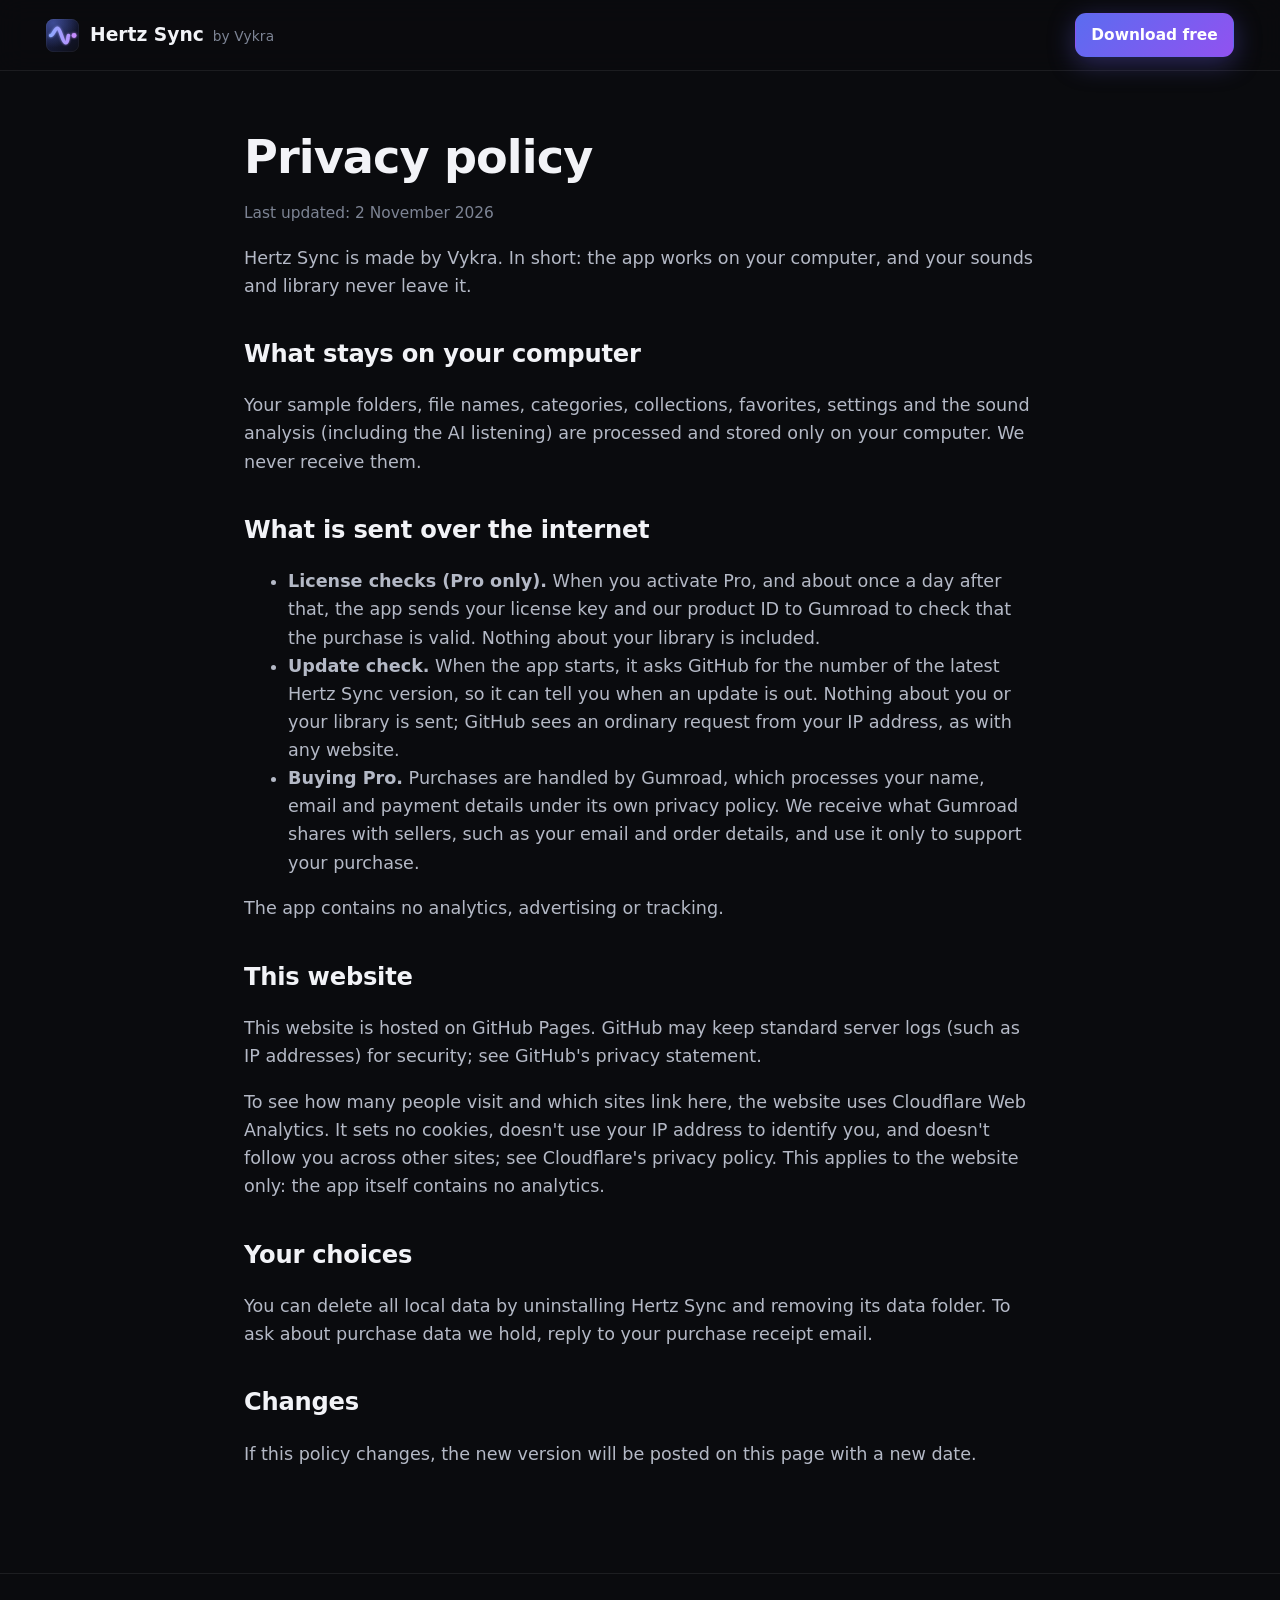
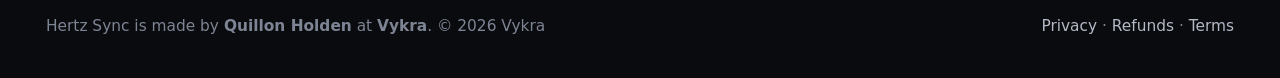
==== privacy.html @ 7eace7f5 "Version 1.0.4 downloads and SHA-256; privacy page mentions the update check" ====
<!doctype html>
<html lang="en">
<head>
<meta charset="utf-8">
<meta name="viewport" content="width=device-width,initial-scale=1">
<title>Privacy – Hertz Sync by Vykra</title>
<link rel="icon" href="favicon.svg" type="image/svg+xml">
<link rel="stylesheet" href="style.css?v=6">
</head>
<body>
<header class="top"><div class="wrap"><a class="brand" href="./"><img src="favicon.svg" alt=""><span>Hertz Sync<small class="by">by Vykra</small></span></a><nav class="links"><a class="btn btn-primary btn-sm" href="./#download">Download free</a></nav></div></header>
<main class="legal">
 <h1>Privacy policy</h1>
 <p class="updated">Last updated: 2 November 2026</p>
 <p>Hertz Sync is made by Vykra. In short: the app works on your computer, and your sounds and library never leave it.</p>

 <h2>What stays on your computer</h2>
 <p>Your sample folders, file names, categories, collections, favorites, settings and the sound analysis (including the AI listening) are processed and stored only on your computer. We never receive them.</p>

 <h2>What is sent over the internet</h2>
 <ul>
  <li><b>License checks (Pro only).</b> When you activate Pro, and about once a day after that, the app sends your license key and our product ID to Gumroad to check that the purchase is valid. Nothing about your library is included.</li>
  <li><b>Update check.</b> When the app starts, it asks GitHub for the number of the latest Hertz Sync version, so it can tell you when an update is out. Nothing about you or your library is sent; GitHub sees an ordinary request from your IP address, as with any website.</li>
  <li><b>Buying Pro.</b> Purchases are handled by Gumroad, which processes your name, email and payment details under its own privacy policy. We receive what Gumroad shares with sellers, such as your email and order details, and use it only to support your purchase.</li>
 </ul>
 <p>The app contains no analytics, advertising or tracking.</p>

 <h2>This website</h2>
 <p>This website is hosted on GitHub Pages. GitHub may keep standard server logs (such as IP addresses) for security; see GitHub's privacy statement.</p>
 <p>To see how many people visit and which sites link here, the website uses Cloudflare Web Analytics. It sets no cookies, doesn't use your IP address to identify you, and doesn't follow you across other sites; see Cloudflare's privacy policy. This applies to the website only: the app itself contains no analytics.</p>

 <h2>Your choices</h2>
 <p>You can delete all local data by uninstalling Hertz Sync and removing its data folder. To ask about purchase data we hold, reply to your purchase receipt email.</p>

 <h2>Changes</h2>
 <p>If this policy changes, the new version will be posted on this page with a new date.</p>
</main>
<footer><div class="wrap"><span>Hertz Sync is made by <b>Quillon Holden</b> at <b>Vykra</b>. © 2026 Vykra</span><span><a href="privacy.html">Privacy</a> · <a href="refund.html">Refunds</a> · <a href="terms.html">Terms</a></span></div></footer>
<!-- Cloudflare Web Analytics: cookieless visit counts (see privacy.html) --><script type='module' src='https://static.cloudflareinsights.com/beacon.min.js' data-cf-beacon='{"token": "53de6b1d5b154df18a50004d45ef5cc4"}'></script>
</body>
</html>
---- style.css ----
:root{--bg:#0a0b0e;--bg-2:#101218;--panel:#14161d;--line:rgba(255,255,255,.08);--text:#f2f3f7;--text-2:#b4b9c6;--text-3:#7d8494;--accent:#7d9bff;--accent-2:#c58cff;--green:#4ade80;--max:1120px}
*{box-sizing:border-box}
html{scroll-behavior:smooth}
body{margin:0;background:var(--bg);color:var(--text);font:16px/1.6 Inter,system-ui,-apple-system,"Segoe UI",Roboto,sans-serif;-webkit-font-smoothing:antialiased}
a{color:var(--accent);text-decoration:none}
a:hover{text-decoration:underline}
img{max-width:100%;height:auto;display:block}
.wrap{max-width:var(--max);margin:0 auto;padding:0 20px}
header.top{position:sticky;top:0;z-index:10;background:rgba(10,11,14,.8);backdrop-filter:blur(12px);border-bottom:1px solid var(--line)}
header.top .wrap{display:flex;align-items:center;justify-content:space-between;height:64px;gap:16px}
.brand{display:flex;align-items:center;gap:10px;color:var(--text);font-weight:700;font-size:17px}
.brand:hover{text-decoration:none}
.brand img{width:30px;height:30px}
.brand>span{display:flex;align-items:baseline;gap:8px}
.brand .by{font-size:12.5px;font-weight:500;color:var(--text-3);letter-spacing:.01em}
nav.links{display:flex;gap:22px;align-items:center;font-size:14.5px}
nav.links a{color:var(--text-2)}
nav.links a:hover{color:var(--text);text-decoration:none}
nav.links a.btn-primary,nav.links a.btn-primary:hover{color:#fff}
.btn{display:inline-flex;align-items:center;justify-content:center;gap:8px;padding:12px 20px;border-radius:12px;font-weight:650;font-size:15px;border:1px solid transparent;cursor:pointer;transition:filter .2s,transform .1s;color:var(--text)}
.btn:hover{text-decoration:none;filter:brightness(1.12)}
.btn:active{transform:scale(.98)}
.btn-primary{background:linear-gradient(135deg,#5b6cf0,#9152f0);color:#fff;box-shadow:0 6px 24px rgba(110,100,240,.35)}
.btn-ghost{background:rgba(255,255,255,.04);border-color:var(--line)}
.btn-sm{padding:8px 14px;font-size:14px;border-radius:10px}
.hero{padding:88px 0 56px;text-align:center;background:radial-gradient(800px 400px at 50% -10%,rgba(125,155,255,.22),transparent 70%)}
.eyebrow{display:inline-block;color:var(--accent);font-weight:700;font-size:13px;letter-spacing:.08em;text-transform:uppercase;margin-bottom:14px}
h1{font-size:clamp(36px,6vw,64px);line-height:1.05;letter-spacing:-.02em;margin:0 0 18px}
h1 span{background:linear-gradient(90deg,var(--accent),var(--accent-2));-webkit-background-clip:text;background-clip:text;color:transparent}
.lead{font-size:clamp(17px,2.2vw,20px);color:var(--text-2);max-width:680px;margin:0 auto 32px}
.cta{display:flex;flex-wrap:wrap;gap:12px;justify-content:center}
.note{color:var(--text-3);font-size:13.5px;margin-top:16px}
.shot{margin:56px auto 0;width:100%;max-width:min(960px,100%);border-radius:16px;border:1px solid var(--line);box-shadow:0 40px 120px rgba(80,90,200,.25);overflow:hidden}
section{padding:104px 0;border-top:1px solid var(--line)}
h2{font-size:clamp(28px,4vw,40px);letter-spacing:-.01em;margin:0 0 12px;text-align:center}
.sub{color:var(--text-2);text-align:center;max-width:640px;margin:0 auto 40px}
.grid{display:grid;grid-template-columns:repeat(3,1fr);gap:20px}
.card{background:var(--panel);border:1px solid var(--line);border-radius:16px;padding:22px}
.card h3{margin:0 0 6px;font-size:17px}
.card p{margin:0;color:var(--text-2);font-size:15px}
.feature{display:grid;grid-template-columns:minmax(0,.9fr) minmax(0,1.1fr);gap:72px;align-items:center;margin-bottom:128px}
.feature-text{max-width:460px}
.feature:nth-child(even) .feature-text{order:2}
.feature h3{font-size:26px;margin:0 0 10px;letter-spacing:-.01em}
.feature p{color:var(--text-2);margin:0 0 10px}
/* Feature images: framed, cropped to the part that matters and zoomed so it reads. */
.frame{padding:10px;border-radius:20px;background:linear-gradient(180deg,rgba(255,255,255,.06),rgba(255,255,255,.02));border:1px solid var(--line);box-shadow:0 30px 80px rgba(70,80,190,.18)}
.crop{position:relative;aspect-ratio:16/10;overflow:hidden;border-radius:12px;background:#0b0c10}
.crop img{position:absolute;max-width:none;height:auto}
.crop-player img{width:122%;left:-19%;bottom:-1%}
.crop-overview img{width:145%;left:-27%;top:-9%}
.crop-dialog img{width:180%;left:-40%;top:-38%}
.daws{display:flex;flex-wrap:wrap;gap:10px;justify-content:center;margin-top:8px}
.daws span{padding:6px 14px;border-radius:999px;border:1px solid var(--line);color:var(--text-2);font-size:14px}
.pricing{display:grid;grid-template-columns:1fr 1fr;gap:20px;max-width:820px;margin:0 auto}
.plan{background:var(--panel);border:1px solid var(--line);border-radius:18px;padding:28px;display:flex;flex-direction:column}
.plan.pro{border-color:rgba(125,155,255,.5);background:linear-gradient(180deg,rgba(125,155,255,.1),var(--panel) 60%)}
.plan h3{margin:0;font-size:20px}
.price{font-size:42px;font-weight:800;margin:10px 0 2px}
.price small{font-size:15px;font-weight:500;color:var(--text-3)}
.plan ul{list-style:none;padding:0;margin:18px 0 24px;flex:1}
.plan li{padding:6px 0 6px 26px;position:relative;color:var(--text-2);font-size:15px}
.plan li::before{content:"";position:absolute;left:4px;top:13px;width:10px;height:6px;border-left:2px solid var(--green);border-bottom:2px solid var(--green);transform:rotate(-45deg)}
.download{display:grid;grid-template-columns:1fr 1fr;gap:16px;max-width:820px;margin:0 auto}
.download .card{text-align:center}
.download .card p{margin-bottom:16px}
.faq{max-width:760px;margin:0 auto}
.faq details{border-bottom:1px solid var(--line);padding:16px 0}
.faq summary{cursor:pointer;font-weight:650;font-size:16.5px}
.faq details p{color:var(--text-2);margin:10px 0 0}
footer{border-top:1px solid var(--line);padding:36px 0;color:var(--text-3);font-size:14px}
footer .wrap{display:flex;flex-wrap:wrap;justify-content:space-between;gap:16px}
footer a{color:var(--text-2)}
.legal{max-width:760px;margin:0 auto;padding:56px 20px 80px}
.legal h1{font-size:clamp(30px,5vw,42px);text-align:left}
.legal h2{text-align:left;font-size:22px;margin:32px 0 8px}
.legal p,.legal li{color:var(--text-2)}
.legal .updated{color:var(--text-3);font-size:14px}
@media(max-width:860px){
 .grid{grid-template-columns:1fr 1fr}
 .feature{grid-template-columns:1fr;gap:28px;margin-bottom:80px}
 .feature-text{max-width:none}
 .feature:nth-child(even) .feature-text{order:0}
 .pricing,.download{grid-template-columns:1fr}
}
@media(max-width:560px){
 nav.links a:not(.btn){display:none}
 .grid{grid-template-columns:1fr}
 .hero{padding:56px 0 40px}
 section{padding:56px 0}
}

/* Large screens: everything one size up (125% on wide monitors), laptops and phones unchanged. */
@media(min-width:1280px){html{zoom:1.1}}
@media(min-width:1600px){html{zoom:1.25}}
.download .hash{margin:14px 0 0;font-size:12px;color:var(--text-3);line-height:1.5}
.download .hash code{display:block;word-break:break-all;font-size:11px;color:var(--text-2)}
.safe{max-width:820px;margin:20px auto 0;padding:22px 24px;border-radius:16px;border:1px solid rgba(74,222,128,.25);background:rgba(74,222,128,.05)}
.safe h3{margin:0 0 8px;font-size:17px;color:var(--green)}
.safe p,.safe li{color:var(--text-2);font-size:14.5px}
.safe p{margin:0 0 10px}
.safe ul{margin:0 0 10px;padding-left:20px}
.safe code{font-size:12.5px;background:rgba(255,255,255,.06);padding:1px 6px;border-radius:6px;word-break:break-all}
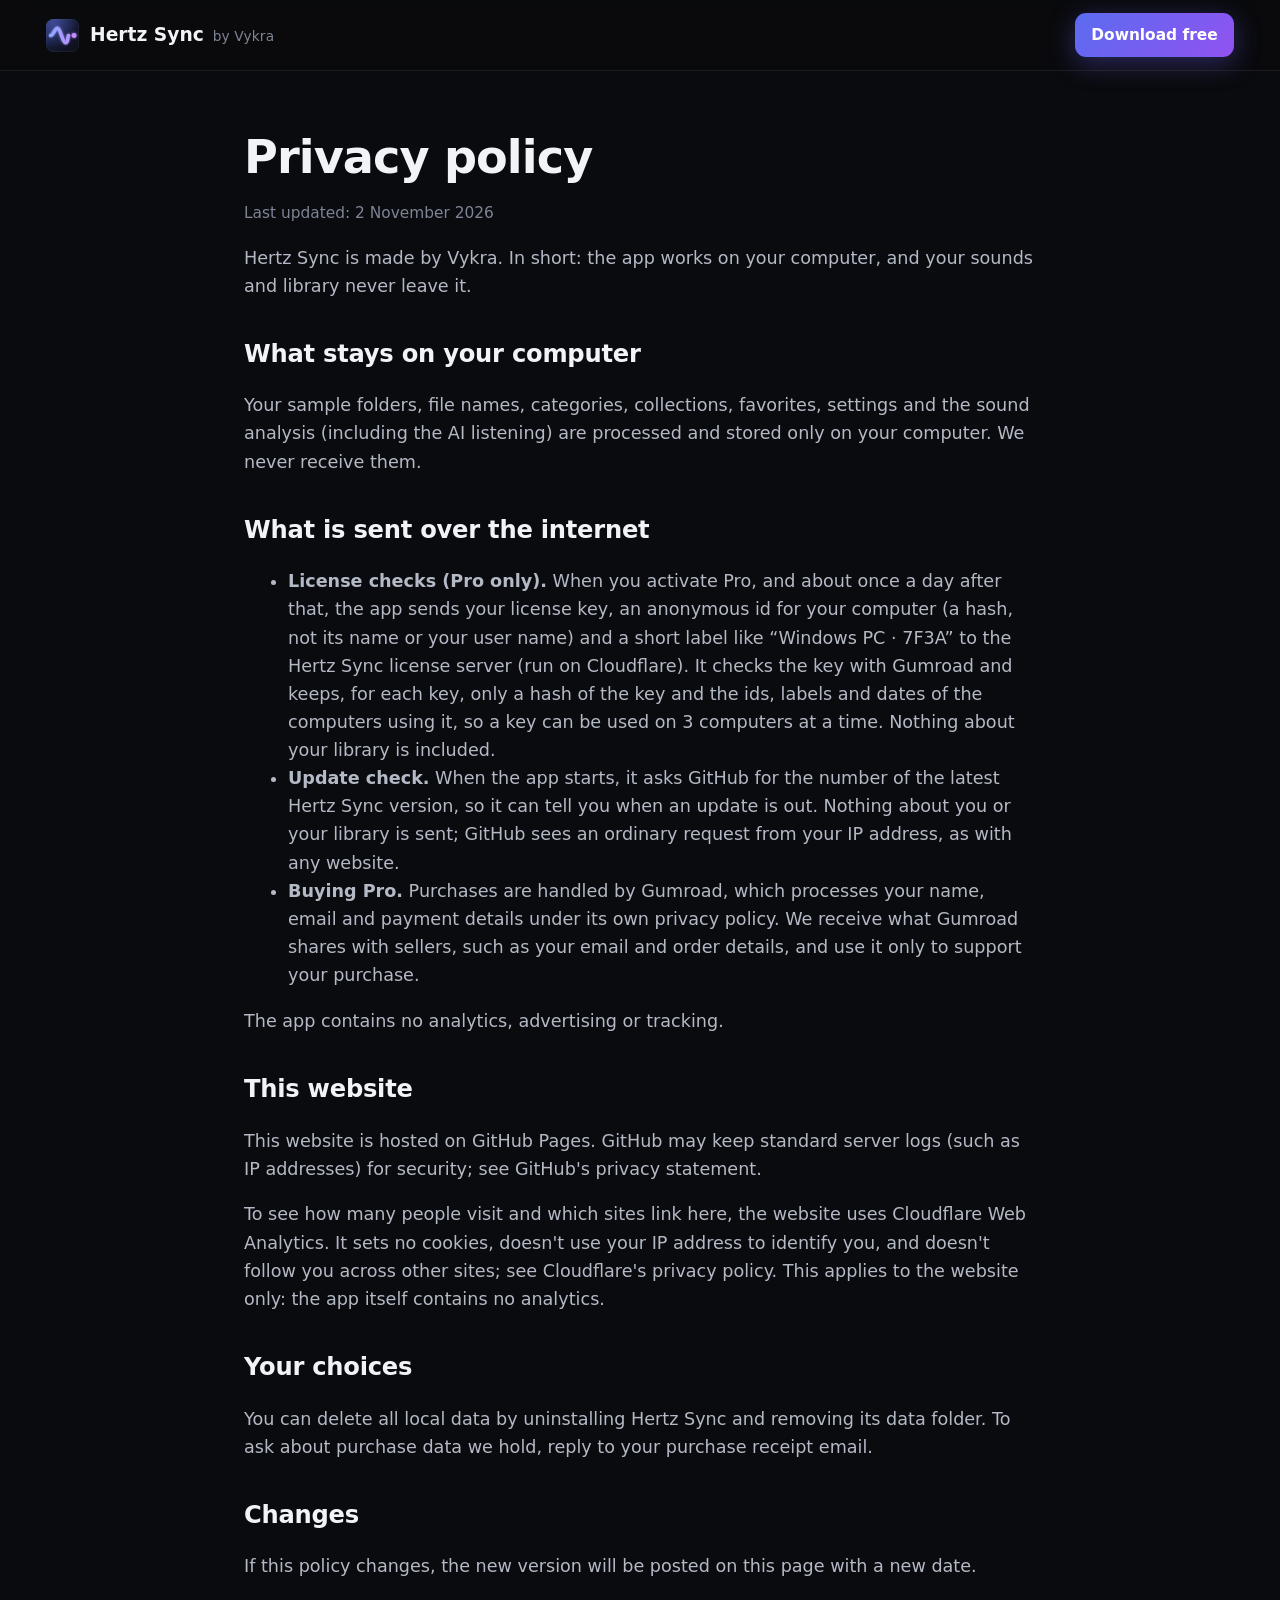
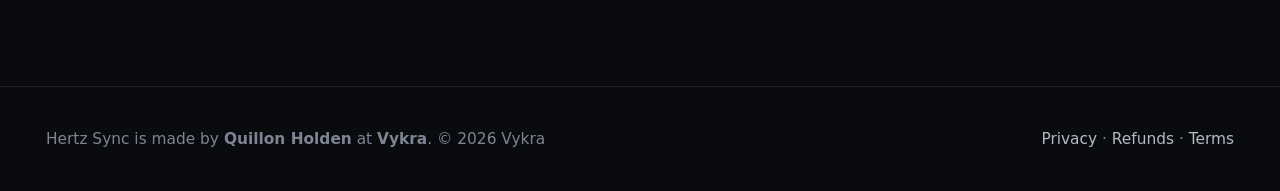
==== commit b91e4e85: "1.2.0: what's new (slicer, kit builder, today's dig, starter packs), 3 computers per key, Windows 1." ====
--- a/privacy.html
+++ b/privacy.html
@@ -5,7 +5,7 @@
 <meta name="viewport" content="width=device-width,initial-scale=1">
 <title>Privacy – Hertz Sync by Vykra</title>
 <link rel="icon" href="favicon.svg" type="image/svg+xml">
-<link rel="stylesheet" href="style.css?v=6">
+<link rel="stylesheet" href="style.css?v=7">
 </head>
 <body>
 <header class="top"><div class="wrap"><a class="brand" href="./"><img src="favicon.svg" alt=""><span>Hertz Sync<small class="by">by Vykra</small></span></a><nav class="links"><a class="btn btn-primary btn-sm" href="./#download">Download free</a></nav></div></header>
@@ -19,7 +19,7 @@
 
  <h2>What is sent over the internet</h2>
  <ul>
-  <li><b>License checks (Pro only).</b> When you activate Pro, and about once a day after that, the app sends your license key and our product ID to Gumroad to check that the purchase is valid. Nothing about your library is included.</li>
+  <li><b>License checks (Pro only).</b> When you activate Pro, and about once a day after that, the app sends your license key, an anonymous id for your computer (a hash, not its name or your user name) and a short label like “Windows PC · 7F3A” to the Hertz Sync license server (run on Cloudflare). It checks the key with Gumroad and keeps, for each key, only a hash of the key and the ids, labels and dates of the computers using it, so a key can be used on 3 computers at a time. Nothing about your library is included.</li>
   <li><b>Update check.</b> When the app starts, it asks GitHub for the number of the latest Hertz Sync version, so it can tell you when an update is out. Nothing about you or your library is sent; GitHub sees an ordinary request from your IP address, as with any website.</li>
   <li><b>Buying Pro.</b> Purchases are handled by Gumroad, which processes your name, email and payment details under its own privacy policy. We receive what Gumroad shares with sellers, such as your email and order details, and use it only to support your purchase.</li>
  </ul>
--- a/style.css
+++ b/style.css
@@ -32,7 +32,8 @@
 .note{color:var(--text-3);font-size:13.5px;margin-top:16px}
 .shot{margin:56px auto 0;width:100%;max-width:min(960px,100%);border-radius:16px;border:1px solid var(--line);box-shadow:0 40px 120px rgba(80,90,200,.25);overflow:hidden}
 section{padding:104px 0;border-top:1px solid var(--line)}
-h2{font-size:clamp(28px,4vw,40px);letter-spacing:-.01em;margin:0 0 12px;text-align:center}
+h2{font-size:clamp(28px,4vw,40px);letter-spacing:-.01em;margin:0 0 12px;text-align:center;text-wrap:balance}
+h1,.feature h3{text-wrap:balance}
 .sub{color:var(--text-2);text-align:center;max-width:640px;margin:0 auto 40px}
 .grid{display:grid;grid-template-columns:repeat(3,1fr);gap:20px}
 .card{background:var(--panel);border:1px solid var(--line);border-radius:16px;padding:22px}
@@ -50,6 +51,30 @@
 .crop-player img{width:122%;left:-19%;bottom:-1%}
 .crop-overview img{width:145%;left:-27%;top:-9%}
 .crop-dialog img{width:180%;left:-40%;top:-38%}
+.crop-dupes img{width:138%;left:-29%;top:-27%}
+.crop-slicer img{width:138%;left:-30%;top:-27%}
+.crop-kit img{width:176%;left:-66%;top:-34%}
+.crop-dig img{width:138%;left:-30%;top:-67%}
+/* Pain-led sections: a centred label over each problem, then before/after and the fix. */
+.eyebrow.center{display:block;text-align:center}
+.sub code{font-size:.9em;background:rgba(255,255,255,.06);padding:1px 6px;border-radius:6px}
+#sync .feature,#find .feature{margin:72px 0 40px}
+#cleanup .feature,#organize .feature{margin-bottom:0}
+#create .feature{margin:72px 0 40px}
+#create .feature+.feature{margin-top:96px}
+.compare{display:grid;grid-template-columns:1fr 1fr;gap:20px;max-width:860px;margin:0 auto}
+.compare-col{border-radius:18px;padding:24px 26px;border:1px solid var(--line);background:var(--panel)}
+.compare-col h3{margin:0 0 12px;font-size:17px}
+.compare-col ol{margin:0;padding-left:20px;color:var(--text-2);font-size:15px}
+.compare-col li{padding:3px 0}
+.compare-col.before h3{color:var(--text-3)}
+.compare-col.before li:nth-last-child(-n+2){color:#f0a3a3}
+.compare-col.after{border-color:rgba(125,155,255,.5);background:linear-gradient(180deg,rgba(125,155,255,.12),var(--panel) 70%)}
+.compare-col.after h3{color:var(--accent)}
+.trust{padding:56px 0;background:var(--bg-2)}
+.trust-row{display:grid;grid-template-columns:repeat(3,1fr);gap:28px}
+.trust-row h3{margin:0 0 6px;font-size:17px}
+.trust-row p{margin:0;color:var(--text-2);font-size:15px}
 .daws{display:flex;flex-wrap:wrap;gap:10px;justify-content:center;margin-top:8px}
 .daws span{padding:6px 14px;border-radius:999px;border:1px solid var(--line);color:var(--text-2);font-size:14px}
 .pricing{display:grid;grid-template-columns:1fr 1fr;gap:20px;max-width:820px;margin:0 auto}
@@ -81,7 +106,7 @@
  .feature{grid-template-columns:1fr;gap:28px;margin-bottom:80px}
  .feature-text{max-width:none}
  .feature:nth-child(even) .feature-text{order:0}
- .pricing,.download{grid-template-columns:1fr}
+ .pricing,.download,.compare,.trust-row{grid-template-columns:1fr}
 }
 @media(max-width:560px){
  nav.links a:not(.btn){display:none}
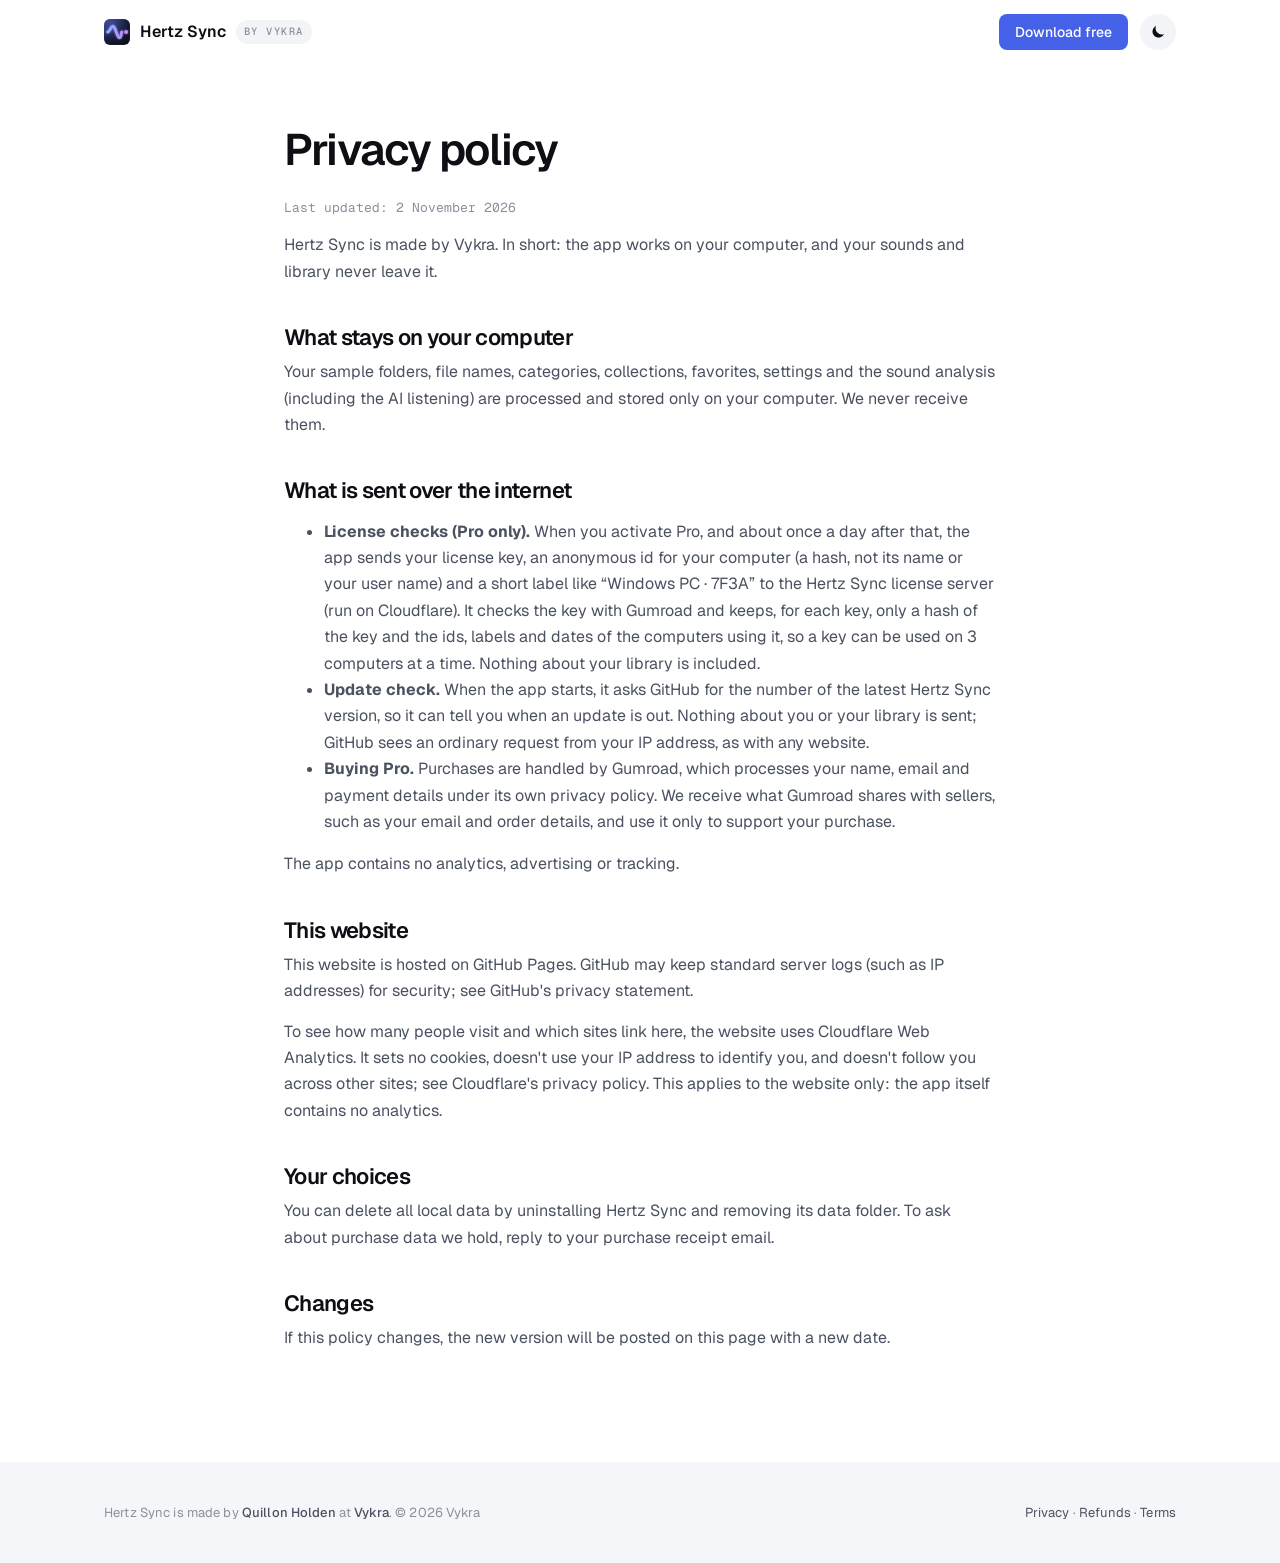
==== commit 9281c6b2: "Website redesign: light/dark themes, one-screen opener, cleaner layout Light background by default w" ====
--- a/privacy.html
+++ b/privacy.html
@@ -5,10 +5,11 @@
 <meta name="viewport" content="width=device-width,initial-scale=1">
 <title>Privacy – Hertz Sync by Vykra</title>
 <link rel="icon" href="favicon.svg" type="image/svg+xml">
-<link rel="stylesheet" href="style.css?v=7">
+<link rel="stylesheet" href="style.css?v=28">
+<script src="theme.js"></script>
 </head>
 <body>
-<header class="top"><div class="wrap"><a class="brand" href="./"><img src="favicon.svg" alt=""><span>Hertz Sync<small class="by">by Vykra</small></span></a><nav class="links"><a class="btn btn-primary btn-sm" href="./#download">Download free</a></nav></div></header>
+<header class="top"><div class="wrap"><a class="brand" href="./"><img src="favicon.svg" alt=""><span>Hertz Sync<small class="by">by Vykra</small></span></a><nav class="links"><a class="btn btn-primary btn-sm" href="./#download">Download free</a><button class="theme-toggle" type="button" aria-label="Toggle dark mode"><svg class="i-moon" viewBox="0 0 24 24" aria-hidden="true"><path d="M20 14.5A8 8 0 0 1 9.5 4a8 8 0 1 0 10.5 10.5Z"/></svg><svg class="i-sun" viewBox="0 0 24 24" aria-hidden="true"><circle cx="12" cy="12" r="4.2"/><path d="M12 2.5v2.2M12 19.3v2.2M2.5 12h2.2M19.3 12h2.2M5.3 5.3l1.6 1.6M17.1 17.1l1.6 1.6M5.3 18.7l1.6-1.6M17.1 6.9l1.6-1.6"/></svg></button></nav></div></header>
 <main class="legal">
  <h1>Privacy policy</h1>
  <p class="updated">Last updated: 2 November 2026</p>
--- a/style.css
+++ b/style.css
@@ -1,52 +1,106 @@
-:root{--bg:#0a0b0e;--bg-2:#101218;--panel:#14161d;--line:rgba(255,255,255,.08);--text:#f2f3f7;--text-2:#b4b9c6;--text-3:#7d8494;--accent:#7d9bff;--accent-2:#c58cff;--green:#4ade80;--max:1120px}
+@import url("https://fonts.googleapis.com/css2?family=Geist:wght@400;500;600;700&family=Geist+Mono:wght@400;500&display=swap");
+/* One system: two fonts from one family (Geist + Geist Mono), one type scale, one spacing scale,
+   one radius, one surface colour, and the app's blue used only for actions and labels. */
+:root{
+ --bg:#0a0b0e;--band:#0e1015;--surface:#14161c;--surface-hi:#181b23;
+ --text:#f3f4f7;--text-2:#a9afbd;--text-3:#6f7686;
+ --accent:#7d9bff;--accent-hover:#97afff;--accent-ink:#0a0d1f;--accent-soft:rgba(125,155,255,.1);
+ --sans:Geist,system-ui,-apple-system,"Segoe UI",sans-serif;--mono:"Geist Mono",ui-monospace,Consolas,monospace;
+ --r:14px;--gap:16px;--max:1120px;
+}
 *{box-sizing:border-box}
 html{scroll-behavior:smooth}
-body{margin:0;background:var(--bg);color:var(--text);font:16px/1.6 Inter,system-ui,-apple-system,"Segoe UI",Roboto,sans-serif;-webkit-font-smoothing:antialiased}
+body{margin:0;background:var(--bg);color:var(--text);font:16px/1.65 var(--sans);-webkit-font-smoothing:antialiased}
 a{color:var(--accent);text-decoration:none}
-a:hover{text-decoration:underline}
+a:hover{color:var(--accent-hover)}
 img{max-width:100%;height:auto;display:block}
-.wrap{max-width:var(--max);margin:0 auto;padding:0 20px}
-header.top{position:sticky;top:0;z-index:10;background:rgba(10,11,14,.8);backdrop-filter:blur(12px);border-bottom:1px solid var(--line)}
+code{font-family:var(--mono);font-size:.9em}
+.wrap{max-width:var(--max);margin:0 auto;padding:0 24px}
+
+/* Type scale: 72 / 44 / 24 / 17 / 16 / 14 / 13 */
+h1,h2,h3{font-weight:600;color:var(--text);text-wrap:balance}
+h1{font-size:clamp(42px,6vw,72px);line-height:1.02;letter-spacing:-.04em;margin:0 0 24px}
+h1 span{color:var(--text-3)}
+h2{font-size:clamp(30px,4vw,44px);line-height:1.1;letter-spacing:-.03em;margin:0}
+h3{font-size:17px;line-height:1.35;letter-spacing:-.01em;margin:0 0 8px}
+p{margin:0}
+.eyebrow{display:inline-block;font-family:var(--mono);font-size:13px;font-weight:500;color:var(--accent);margin-bottom:16px}
+.note{font-size:14px;color:var(--text-3);margin-top:20px}
+
+/* Header */
+header.top{position:sticky;top:0;z-index:10;background:rgba(10,11,14,.88);backdrop-filter:blur(12px)}
 header.top .wrap{display:flex;align-items:center;justify-content:space-between;height:64px;gap:16px}
-.brand{display:flex;align-items:center;gap:10px;color:var(--text);font-weight:700;font-size:17px}
-.brand:hover{text-decoration:none}
-.brand img{width:30px;height:30px}
+.brand{display:flex;align-items:center;gap:10px;color:var(--text);font-weight:600;font-size:16px;flex-shrink:0;white-space:nowrap}
+.brand:hover{color:var(--text)}
+.brand img{width:26px;height:26px}
 .brand>span{display:flex;align-items:baseline;gap:8px}
-.brand .by{font-size:12.5px;font-weight:500;color:var(--text-3);letter-spacing:.01em}
-nav.links{display:flex;gap:22px;align-items:center;font-size:14.5px}
-nav.links a{color:var(--text-2)}
-nav.links a:hover{color:var(--text);text-decoration:none}
-nav.links a.btn-primary,nav.links a.btn-primary:hover{color:#fff}
-.btn{display:inline-flex;align-items:center;justify-content:center;gap:8px;padding:12px 20px;border-radius:12px;font-weight:650;font-size:15px;border:1px solid transparent;cursor:pointer;transition:filter .2s,transform .1s;color:var(--text)}
-.btn:hover{text-decoration:none;filter:brightness(1.12)}
-.btn:active{transform:scale(.98)}
-.btn-primary{background:linear-gradient(135deg,#5b6cf0,#9152f0);color:#fff;box-shadow:0 6px 24px rgba(110,100,240,.35)}
-.btn-ghost{background:rgba(255,255,255,.04);border-color:var(--line)}
-.btn-sm{padding:8px 14px;font-size:14px;border-radius:10px}
-.hero{padding:88px 0 56px;text-align:center;background:radial-gradient(800px 400px at 50% -10%,rgba(125,155,255,.22),transparent 70%)}
-.eyebrow{display:inline-block;color:var(--accent);font-weight:700;font-size:13px;letter-spacing:.08em;text-transform:uppercase;margin-bottom:14px}
-h1{font-size:clamp(36px,6vw,64px);line-height:1.05;letter-spacing:-.02em;margin:0 0 18px}
-h1 span{background:linear-gradient(90deg,var(--accent),var(--accent-2));-webkit-background-clip:text;background-clip:text;color:transparent}
-.lead{font-size:clamp(17px,2.2vw,20px);color:var(--text-2);max-width:680px;margin:0 auto 32px}
-.cta{display:flex;flex-wrap:wrap;gap:12px;justify-content:center}
-.note{color:var(--text-3);font-size:13.5px;margin-top:16px}
-.shot{margin:56px auto 0;width:100%;max-width:min(960px,100%);border-radius:16px;border:1px solid var(--line);box-shadow:0 40px 120px rgba(80,90,200,.25);overflow:hidden}
-section{padding:104px 0;border-top:1px solid var(--line)}
-h2{font-size:clamp(28px,4vw,40px);letter-spacing:-.01em;margin:0 0 12px;text-align:center;text-wrap:balance}
-h1,.feature h3{text-wrap:balance}
-.sub{color:var(--text-2);text-align:center;max-width:640px;margin:0 auto 40px}
-.grid{display:grid;grid-template-columns:repeat(3,1fr);gap:20px}
-.card{background:var(--panel);border:1px solid var(--line);border-radius:16px;padding:22px}
-.card h3{margin:0 0 6px;font-size:17px}
-.card p{margin:0;color:var(--text-2);font-size:15px}
-.feature{display:grid;grid-template-columns:minmax(0,.9fr) minmax(0,1.1fr);gap:72px;align-items:center;margin-bottom:128px}
-.feature-text{max-width:460px}
+.brand .by{font-size:13px;font-weight:400;color:var(--text-3)}
+nav.links{display:flex;gap:24px;align-items:center;font-size:14px}
+nav.links a{color:var(--text-2);white-space:nowrap}
+nav.links a:hover{color:var(--text)}
+nav.links a.btn-primary{color:var(--accent-ink)}
+
+/* Buttons */
+.btn{display:inline-flex;align-items:center;justify-content:center;gap:8px;height:46px;padding:0 22px;border-radius:10px;font:500 15px/1 var(--sans);border:0;cursor:pointer;transition:background .15s}
+.btn-primary{background:var(--accent);color:var(--accent-ink)}
+.btn-primary:hover{background:var(--accent-hover);color:var(--accent-ink)}
+.btn-ghost{background:var(--surface-hi);color:var(--text)}
+.btn-ghost:hover{background:#20242e;color:var(--text)}
+.btn-sm{height:36px;padding:0 16px;font-size:14px;border-radius:8px}
+.cta{display:flex;flex-wrap:wrap;gap:12px}
+
+/* Sections: separated by alternating bands and space only. */
+main{counter-reset:mod}
+section{padding:120px 0}
+section.band{background:var(--band)}
+section[data-label]>.wrap::before{counter-increment:mod;content:counter(mod,decimal-leading-zero) " · " var(--l);display:block;font-family:var(--mono);font-size:13px;font-weight:500;color:var(--accent);margin-bottom:24px}
+#sync{--l:"In sync"}#find{--l:"Find"}#cleanup{--l:"Clean up"}#organize{--l:"Organize"}#batch{--l:"Batch"}#create{--l:"Create"}#pricing{--l:"Pricing"}#download{--l:"Download"}#computers{--l:"Your computers"}#faq{--l:"FAQ"}
+section[id]{scroll-margin-top:64px}
+#find+#cleanup,#cleanup+#organize{padding-top:0}
+.head{display:grid;grid-template-columns:minmax(0,1fr) minmax(0,1fr);gap:64px;align-items:end;margin-bottom:56px}
+.sub{font-size:17px;color:var(--text-2)}
+.eyebrow.center{display:inline-block;padding:4px 12px;border-radius:999px;background:var(--accent-soft);font-size:12.5px;margin-bottom:20px}
+
+/* Hero */
+.hero{padding:104px 0 96px}
+.hero-text{width:66.666%}
+.lead{font-size:18px;color:var(--text-2);margin-bottom:36px}
+.specs{display:grid;grid-template-columns:repeat(4,1fr);gap:var(--gap);margin:64px 0 0}
+.specs div{background:var(--surface);border-radius:var(--r);padding:20px 22px}
+.specs dt{font-family:var(--mono);font-size:12.5px;color:var(--text-3);margin-bottom:6px}
+.specs dd{margin:0;font-size:15px;color:var(--text)}
+.shot{margin-top:var(--gap);width:100%;border-radius:var(--r)}
+
+/* Surfaces: every grouped block uses the same panel. */
+.card,.compare-col,.plan,.safe,.faq details,.seats{background:var(--surface);border-radius:var(--r)}
+section.band .card,section.band .compare-col,section.band .plan,section.band .safe,section.band .faq details{background:var(--surface-hi)}
+.grid{display:grid;grid-template-columns:repeat(3,1fr);gap:var(--gap);margin-top:var(--gap)}
+#sync .grid{grid-template-columns:repeat(4,1fr)}
+.card{padding:24px}
+.card p{font-size:14.5px;color:var(--text-2)}
+.card b{font-family:var(--mono);font-size:11.5px;font-weight:500;color:var(--accent);background:var(--accent-soft);border-radius:6px;padding:2px 7px;margin-left:4px;white-space:nowrap}
+
+/* Before / after */
+.compare{display:grid;grid-template-columns:1fr 1fr;gap:var(--gap)}
+.compare-col{padding:28px}
+.compare-col h3{font-family:var(--mono);font-size:13px;font-weight:500;color:var(--text-3);margin-bottom:14px}
+.compare-col.after{background:var(--accent-soft)}
+.compare-col.after h3{color:var(--accent)}
+.compare-col ol{margin:0;padding-left:20px;color:var(--text-2);font-size:15px}
+.compare-col li{padding:4px 0}
+.compare-col.before li:nth-last-child(-n+2){color:var(--text-3);text-decoration:line-through}
+.compare-col.after li{color:var(--text)}
+
+/* Feature rows: text and image, alternating sides. */
+.feature{display:grid;grid-template-columns:minmax(0,5fr) minmax(0,7fr);gap:64px;align-items:center;margin:96px 0}
 .feature:nth-child(even) .feature-text{order:2}
-.feature h3{font-size:26px;margin:0 0 10px;letter-spacing:-.01em}
-.feature p{color:var(--text-2);margin:0 0 10px}
-/* Feature images: framed, cropped to the part that matters and zoomed so it reads. */
-.frame{padding:10px;border-radius:20px;background:linear-gradient(180deg,rgba(255,255,255,.06),rgba(255,255,255,.02));border:1px solid var(--line);box-shadow:0 30px 80px rgba(70,80,190,.18)}
-.crop{position:relative;aspect-ratio:16/10;overflow:hidden;border-radius:12px;background:#0b0c10}
+.feature h3{font-size:clamp(24px,2.4vw,30px);line-height:1.15;letter-spacing:-.025em;margin-bottom:16px}
+.feature p{color:var(--text-2);margin-bottom:12px}
+.feature .eyebrow{margin-bottom:12px}
+#cleanup .feature,#organize .feature{margin:0}
+.head+.feature{margin-top:0}
+.frame{border-radius:var(--r);overflow:hidden;background:var(--surface)}
+.crop{position:relative;aspect-ratio:16/10;overflow:hidden}
 .crop img{position:absolute;max-width:none;height:auto}
 .crop-player img{width:122%;left:-19%;bottom:-1%}
 .crop-overview img{width:145%;left:-27%;top:-9%}
@@ -55,74 +109,210 @@
 .crop-slicer img{width:138%;left:-30%;top:-27%}
 .crop-kit img{width:176%;left:-66%;top:-34%}
 .crop-dig img{width:138%;left:-30%;top:-67%}
-/* Pain-led sections: a centred label over each problem, then before/after and the fix. */
-.eyebrow.center{display:block;text-align:center}
-.sub code{font-size:.9em;background:rgba(255,255,255,.06);padding:1px 6px;border-radius:6px}
-#sync .feature,#find .feature{margin:72px 0 40px}
-#cleanup .feature,#organize .feature{margin-bottom:0}
-#create .feature{margin:72px 0 40px}
-#create .feature+.feature{margin-top:96px}
-.compare{display:grid;grid-template-columns:1fr 1fr;gap:20px;max-width:860px;margin:0 auto}
-.compare-col{border-radius:18px;padding:24px 26px;border:1px solid var(--line);background:var(--panel)}
-.compare-col h3{margin:0 0 12px;font-size:17px}
-.compare-col ol{margin:0;padding-left:20px;color:var(--text-2);font-size:15px}
-.compare-col li{padding:3px 0}
-.compare-col.before h3{color:var(--text-3)}
-.compare-col.before li:nth-last-child(-n+2){color:#f0a3a3}
-.compare-col.after{border-color:rgba(125,155,255,.5);background:linear-gradient(180deg,rgba(125,155,255,.12),var(--panel) 70%)}
-.compare-col.after h3{color:var(--accent)}
-.trust{padding:56px 0;background:var(--bg-2)}
-.trust-row{display:grid;grid-template-columns:repeat(3,1fr);gap:28px}
-.trust-row h3{margin:0 0 6px;font-size:17px}
-.trust-row p{margin:0;color:var(--text-2);font-size:15px}
-.daws{display:flex;flex-wrap:wrap;gap:10px;justify-content:center;margin-top:8px}
-.daws span{padding:6px 14px;border-radius:999px;border:1px solid var(--line);color:var(--text-2);font-size:14px}
-.pricing{display:grid;grid-template-columns:1fr 1fr;gap:20px;max-width:820px;margin:0 auto}
-.plan{background:var(--panel);border:1px solid var(--line);border-radius:18px;padding:28px;display:flex;flex-direction:column}
-.plan.pro{border-color:rgba(125,155,255,.5);background:linear-gradient(180deg,rgba(125,155,255,.1),var(--panel) 60%)}
-.plan h3{margin:0;font-size:20px}
-.price{font-size:42px;font-weight:800;margin:10px 0 2px}
-.price small{font-size:15px;font-weight:500;color:var(--text-3)}
-.plan ul{list-style:none;padding:0;margin:18px 0 24px;flex:1}
-.plan li{padding:6px 0 6px 26px;position:relative;color:var(--text-2);font-size:15px}
-.plan li::before{content:"";position:absolute;left:4px;top:13px;width:10px;height:6px;border-left:2px solid var(--green);border-bottom:2px solid var(--green);transform:rotate(-45deg)}
-.download{display:grid;grid-template-columns:1fr 1fr;gap:16px;max-width:820px;margin:0 auto}
-.download .card{text-align:center}
-.download .card p{margin-bottom:16px}
-.faq{max-width:760px;margin:0 auto}
-.faq details{border-bottom:1px solid var(--line);padding:16px 0}
-.faq summary{cursor:pointer;font-weight:650;font-size:16.5px}
-.faq details p{color:var(--text-2);margin:10px 0 0}
-footer{border-top:1px solid var(--line);padding:36px 0;color:var(--text-3);font-size:14px}
+.crop-batch img{width:205%;left:-46%;top:-1%}
+
+/* Trust strip */
+.trust{padding:80px 0;background:var(--accent-soft)}
+.trust-row{display:grid;grid-template-columns:repeat(3,1fr);gap:64px}
+.trust-row p{font-size:14.5px;color:var(--text-2)}
+
+/* Pricing */
+.pricing{display:grid;grid-template-columns:1fr 1fr;gap:var(--gap)}
+.plan{padding:32px;display:flex;flex-direction:column}
+.plan.pro,section.band .plan.pro{background:var(--accent-soft)}
+.plan h3{font-family:var(--mono);font-size:13px;font-weight:500;color:var(--text-3);margin:0}
+.plan.pro h3{color:var(--accent)}
+.price{font-size:48px;font-weight:600;letter-spacing:-.04em;line-height:1;margin:14px 0 4px;font-variant-numeric:tabular-nums}
+.price small{font-size:15px;font-weight:400;letter-spacing:0;color:var(--text-3)}
+.plan ul{list-style:none;padding:0;margin:24px 0 32px;flex:1}
+.plan li{position:relative;padding:6px 0 6px 24px;color:var(--text-2);font-size:15px}
+.plan li::before{content:"";position:absolute;left:2px;top:15px;width:8px;height:8px;border-radius:50%;background:var(--text-3)}
+.plan.pro li::before{background:var(--accent)}
+
+/* Download */
+.download{display:grid;grid-template-columns:1fr 1fr;gap:var(--gap)}
+.download .card{padding:32px}
+.download .card p{margin-bottom:20px}
+.download .hash{margin:20px 0 0;font-size:12.5px;color:var(--text-3);line-height:1.5}
+.download .hash code{display:block;word-break:break-all;font-size:11.5px;color:var(--text-2);margin-top:4px}
+.safe{padding:32px;margin-top:var(--gap)}
+.safe h3{margin-bottom:12px}
+.safe p,.safe li{color:var(--text-2);font-size:14.5px}
+.safe p{margin-bottom:12px}
+.safe ul{margin:0 0 12px;padding-left:20px}
+.safe li{padding:3px 0}
+.safe code{background:rgba(255,255,255,.06);padding:1px 6px;border-radius:6px;word-break:break-all}
+
+/* Move Pro */
+.seats{display:grid;grid-template-columns:minmax(0,7fr) minmax(0,5fr);gap:64px;align-items:center;padding:48px}
+.seats h2{margin-bottom:16px}
+.seats-text>p{color:var(--text-2);margin-bottom:24px}
+.seats-steps{margin:0;padding-left:20px;color:var(--text-2);display:grid;gap:12px}
+.seats-steps b{color:var(--text);font-weight:500}
+.seats-cta .btn{width:100%}
+
+/* FAQ */
+#faq .wrap{display:grid;grid-template-columns:minmax(0,1fr) minmax(0,2fr);gap:64px;align-items:start}
+#faq .wrap::before{grid-column:1/-1;margin-bottom:-40px}
+#faq h2{position:sticky;top:104px}
+.faq{display:grid;gap:8px}
+.faq details{padding:20px 24px}
+.faq summary{cursor:pointer;font-weight:500;font-size:16px;color:var(--text)}
+.faq details p{color:var(--text-2);font-size:15px;margin-top:12px}
+
+/* Footer and legal pages */
+footer{padding:40px 0;color:var(--text-3);font-size:14px;background:#08090b}
 footer .wrap{display:flex;flex-wrap:wrap;justify-content:space-between;gap:16px}
 footer a{color:var(--text-2)}
-.legal{max-width:760px;margin:0 auto;padding:56px 20px 80px}
-.legal h1{font-size:clamp(30px,5vw,42px);text-align:left}
-.legal h2{text-align:left;font-size:22px;margin:32px 0 8px}
+.legal{max-width:760px;margin:0 auto;padding:64px 24px 96px}
+.legal h1{font-size:clamp(32px,5vw,44px)}
+.legal h2{font-size:22px;margin:40px 0 10px}
 .legal p,.legal li{color:var(--text-2)}
-.legal .updated{color:var(--text-3);font-size:14px}
+.legal p{margin-bottom:14px}
+.legal .updated{font-family:var(--mono);font-size:13px;color:var(--text-3)}
+
+/* Tablet */
+@media(max-width:1000px){nav.links a:not(.btn){display:none}}
 @media(max-width:860px){
- .grid{grid-template-columns:1fr 1fr}
- .feature{grid-template-columns:1fr;gap:28px;margin-bottom:80px}
- .feature-text{max-width:none}
+ section{padding:88px 0}
+ .hero{padding:72px 0}
+ .hero-text{width:100%}
+ .head,.feature,.seats,#faq .wrap{grid-template-columns:1fr;gap:24px}
+ .head{margin-bottom:40px}
+ .feature{margin:64px 0}
  .feature:nth-child(even) .feature-text{order:0}
- .pricing,.download,.compare,.trust-row{grid-template-columns:1fr}
-}
+ .grid,#sync .grid,.specs{grid-template-columns:1fr 1fr}
+ .pricing,.download,.compare{grid-template-columns:1fr}
+ .trust-row{grid-template-columns:1fr;gap:28px}
+ #faq .wrap::before{margin-bottom:0}
+ #faq h2{position:static}
+ .seats{padding:32px}
+}
+/* Phone */
 @media(max-width:560px){
- nav.links a:not(.btn){display:none}
- .grid{grid-template-columns:1fr}
- .hero{padding:56px 0 40px}
- section{padding:56px 0}
-}
-
-/* Large screens: everything one size up (125% on wide monitors), laptops and phones unchanged. */
-@media(min-width:1280px){html{zoom:1.1}}
-@media(min-width:1600px){html{zoom:1.25}}
-.download .hash{margin:14px 0 0;font-size:12px;color:var(--text-3);line-height:1.5}
-.download .hash code{display:block;word-break:break-all;font-size:11px;color:var(--text-2)}
-.safe{max-width:820px;margin:20px auto 0;padding:22px 24px;border-radius:16px;border:1px solid rgba(74,222,128,.25);background:rgba(74,222,128,.05)}
-.safe h3{margin:0 0 8px;font-size:17px;color:var(--green)}
-.safe p,.safe li{color:var(--text-2);font-size:14.5px}
-.safe p{margin:0 0 10px}
-.safe ul{margin:0 0 10px;padding-left:20px}
-.safe code{font-size:12.5px;background:rgba(255,255,255,.06);padding:1px 6px;border-radius:6px;word-break:break-all}
+ .wrap{padding:0 16px}
+ .brand .by{display:none}
+ section{padding:72px 0}
+ .hero{padding:56px 0 64px}
+ .grid,#sync .grid{grid-template-columns:1fr}
+ .specs{gap:8px;margin-top:40px}
+ .specs div{padding:16px}
+ .cta{flex-direction:column}
+ .cta .btn{width:100%}
+ .plan,.download .card,.safe,.compare-col,.seats{padding:24px 20px}
+}
+/* Large screens: one size up. */
+#batch .grid{grid-template-columns:1fr 1fr}
+@media(max-width:560px){#batch .grid{grid-template-columns:1fr}}
+.hero-note{margin-top:20px;font-size:14px;color:var(--text-3)}
+.hero .shot{margin-top:56px}
+@media(max-width:560px){.hero .shot{margin-top:40px}}
+/* More air overall. */
+:root{--gap:20px}
+section{padding:152px 0}
+.hero{padding:128px 0 120px}
+.head{margin-bottom:72px}
+.feature{margin:136px 0;gap:80px}
+.head+.feature{margin-top:0}
+#cleanup .feature,#organize .feature{margin:0}
+#find+#cleanup,#cleanup+#organize{padding-top:24px}
+section[data-label]>.wrap::before{margin-bottom:32px}
+.trust-row,.seats,#faq .wrap{gap:80px}
+.hero .shot{margin-top:72px}
+.card{padding:28px}
+.compare-col{padding:32px}
+.plan,.download .card,.safe{padding:40px}
+.faq{gap:10px}
+@media(min-width:861px){.hero-note{white-space:nowrap}}
+@media(max-width:860px){section{padding:112px 0}.hero{padding:88px 0}.head{margin-bottom:48px}.feature{margin:88px 0;gap:28px}.hero .shot{margin-top:56px}}
+@media(max-width:560px){section{padding:88px 0}.hero{padding:64px 0 72px}.feature{margin:72px 0}.plan,.download .card,.safe,.compare-col,.card{padding:24px 20px}.hero .shot{margin-top:44px}}
+/* First screen: headline, buttons and the top of the screenshot all visible on arrival. */
+.hero{padding:72px 0 120px}
+.hero h1{font-size:clamp(40px,5vw,64px);margin-bottom:20px}
+.hero .lead{font-size:18px;max-width:640px;margin-bottom:32px}
+.hero .eyebrow{margin-bottom:20px}
+.hero .shot{margin-top:56px}
+@media(min-width:1440px){.wrap{max-width:1240px}}
+@media(max-width:860px){.hero{padding:56px 0 88px}}
+@media(max-width:560px){.hero{padding:40px 0 72px}}
+/* Opener: one centred statement, two buttons, then the product full width. */
+.hero{padding:0 0 120px}
+.hero-grid{min-height:calc(78svh - 64px);display:flex;align-items:center;justify-content:center;text-align:center;padding:72px 0 40px}
+.hero-text{width:100%;max-width:880px;margin:0 auto}
+.hero h1{font-size:clamp(44px,6.4vw,88px);line-height:1;letter-spacing:-.045em;margin-bottom:24px}
+.hero h1 span{display:block}
+.hero .lead{font-size:clamp(17px,1.6vw,20px);max-width:560px;margin:0 auto 36px}
+.hero .cta{justify-content:center}
+.hero-note{white-space:normal}
+.hero .shot{margin:0 auto;max-width:1120px;border-radius:18px;box-shadow:0 40px 120px rgba(0,0,0,.6)}
+/* Chapter openers for the four main modules: a big centred statement before the detail. */
+#sync .head,#find .head,#batch .head,#create .head{display:flex;flex-direction:column;align-items:center;text-align:center;gap:24px;min-height:44vh;justify-content:center;margin:0 auto 96px;max-width:900px}
+#sync .head h2,#find .head h2,#batch .head h2,#create .head h2{font-size:clamp(36px,5.4vw,68px);line-height:1.04;letter-spacing:-.04em}
+#sync .head .sub,#find .head .sub,#batch .head .sub,#create .head .sub{font-size:clamp(17px,1.6vw,20px);max-width:620px}
+#sync>.wrap::before,#find>.wrap::before,#batch>.wrap::before,#create>.wrap::before{text-align:center}
+#batch>.wrap>.eyebrow.center,#create>.wrap>.eyebrow.center{display:table;margin:0 auto 8px}
+@media(max-width:860px){
+ .hero-grid{min-height:auto;padding:64px 0 48px}
+ #sync .head,#find .head,#batch .head,#create .head{min-height:auto;margin-bottom:64px}
+}
+@media(max-width:560px){.hero-grid{padding:48px 0 40px}.hero .shot{border-radius:12px}}
+/* ---------- Themes: light by default, dark on toggle ---------- */
+:root,:root[data-theme="light"]{
+ --bg:#ffffff;--band:#f5f6f9;--surface:#f3f4f7;--surface-hi:#ffffff;
+ --text:#0d0f14;--text-2:#4a5160;--text-3:#8a909c;
+ --accent:#4561e8;--accent-hover:#3550d6;--accent-ink:#ffffff;--accent-soft:rgba(69,97,232,.08);
+ --header:rgba(255,255,255,.82);--ghost-hover:#e8eaf0;--code:rgba(13,15,20,.06);--footer:#f5f6f9;
+ --shadow:0 30px 80px rgba(20,30,60,.14),0 6px 18px rgba(20,30,60,.06);--card-shadow:0 1px 2px rgba(20,30,60,.04);
+ color-scheme:light;
+}
+:root[data-theme="dark"]{
+ --bg:#0a0b0e;--band:#0e1015;--surface:#14161c;--surface-hi:#181b23;
+ --text:#f3f4f7;--text-2:#a9afbd;--text-3:#6f7686;
+ --accent:#7d9bff;--accent-hover:#97afff;--accent-ink:#0a0d1f;--accent-soft:rgba(125,155,255,.1);
+ --header:rgba(10,11,14,.85);--ghost-hover:#20242e;--code:rgba(255,255,255,.06);--footer:#08090b;
+ --shadow:0 40px 120px rgba(0,0,0,.6);--card-shadow:none;
+ color-scheme:dark;
+}
+body{transition:background-color .35s ease,color .35s ease}
+header.top{background:var(--header)}
+.btn-ghost:hover{background:var(--ghost-hover)}
+.safe code{background:var(--code)}
+footer{background:var(--footer)}
+.hero .shot{box-shadow:var(--shadow)}
+section.band .card,section.band .compare-col,section.band .plan,section.band .safe,section.band .faq details,.card,.plan,.faq details{box-shadow:var(--card-shadow)}
+.frame{box-shadow:var(--card-shadow)}
+
+/* Hero headline: first thing on the page, a little more line spacing. */
+.hero h1{line-height:1.1;margin-bottom:28px}
+
+/* Theme toggle */
+.theme-toggle{display:inline-flex;align-items:center;justify-content:center;width:36px;height:36px;border-radius:999px;border:0;background:var(--surface);color:var(--text);cursor:pointer;transition:background .2s,transform .3s}
+.theme-toggle:hover{background:var(--ghost-hover)}
+.theme-toggle:active{transform:rotate(-20deg) scale(.94)}
+.theme-toggle svg{width:18px;height:18px;fill:none;stroke:currentColor;stroke-width:1.8;stroke-linecap:round;stroke-linejoin:round}
+.theme-toggle .i-moon path{fill:currentColor;stroke:none}
+.theme-toggle .i-sun{display:none}
+:root[data-theme="dark"] .theme-toggle .i-sun{display:block}
+:root[data-theme="dark"] .theme-toggle .i-moon{display:none}
+nav.links{gap:24px}
+nav.links .btn-sm+.theme-toggle{margin-left:-12px}
+
+/* Brand byline and small text: set, not typed. */
+.brand>span{align-items:center;gap:10px}
+.brand .by{font-family:var(--mono);font-size:10.5px;font-weight:500;letter-spacing:.14em;text-transform:uppercase;color:var(--text-3);padding:3px 8px;border-radius:999px;background:var(--surface)}
+.note,.hero-note{letter-spacing:.01em}
+.hero-note{font-size:13.5px}
+footer{font-size:13px;letter-spacing:.01em}
+footer b{font-weight:500;color:var(--text-2)}
+
+/* Scroll reveal */
+.js .reveal{opacity:0;transform:translateY(28px);transition:opacity .8s cubic-bezier(.2,.7,.2,1),transform .8s cubic-bezier(.2,.7,.2,1)}
+.js .reveal.in{opacity:1;transform:none}
+.js .hero .shot.reveal{transform:translateY(40px) scale(.97)}
+.js .hero .shot.reveal.in{transform:none}
+@media(prefers-reduced-motion:reduce){.js .reveal{opacity:1;transform:none;transition:none}body{transition:none}}
+.btn-ghost{background:var(--surface)}
+/* First screen is exactly one screen: centred headline only, the product starts below the fold. */
+.hero-grid{min-height:calc(100vh - 64px);min-height:calc(100svh - 64px);padding:0;display:flex;align-items:center;justify-content:center}
+.hero .shot{margin-top:0}
+@media(max-width:860px){.hero-grid{min-height:calc(100svh - 64px);padding:0}}
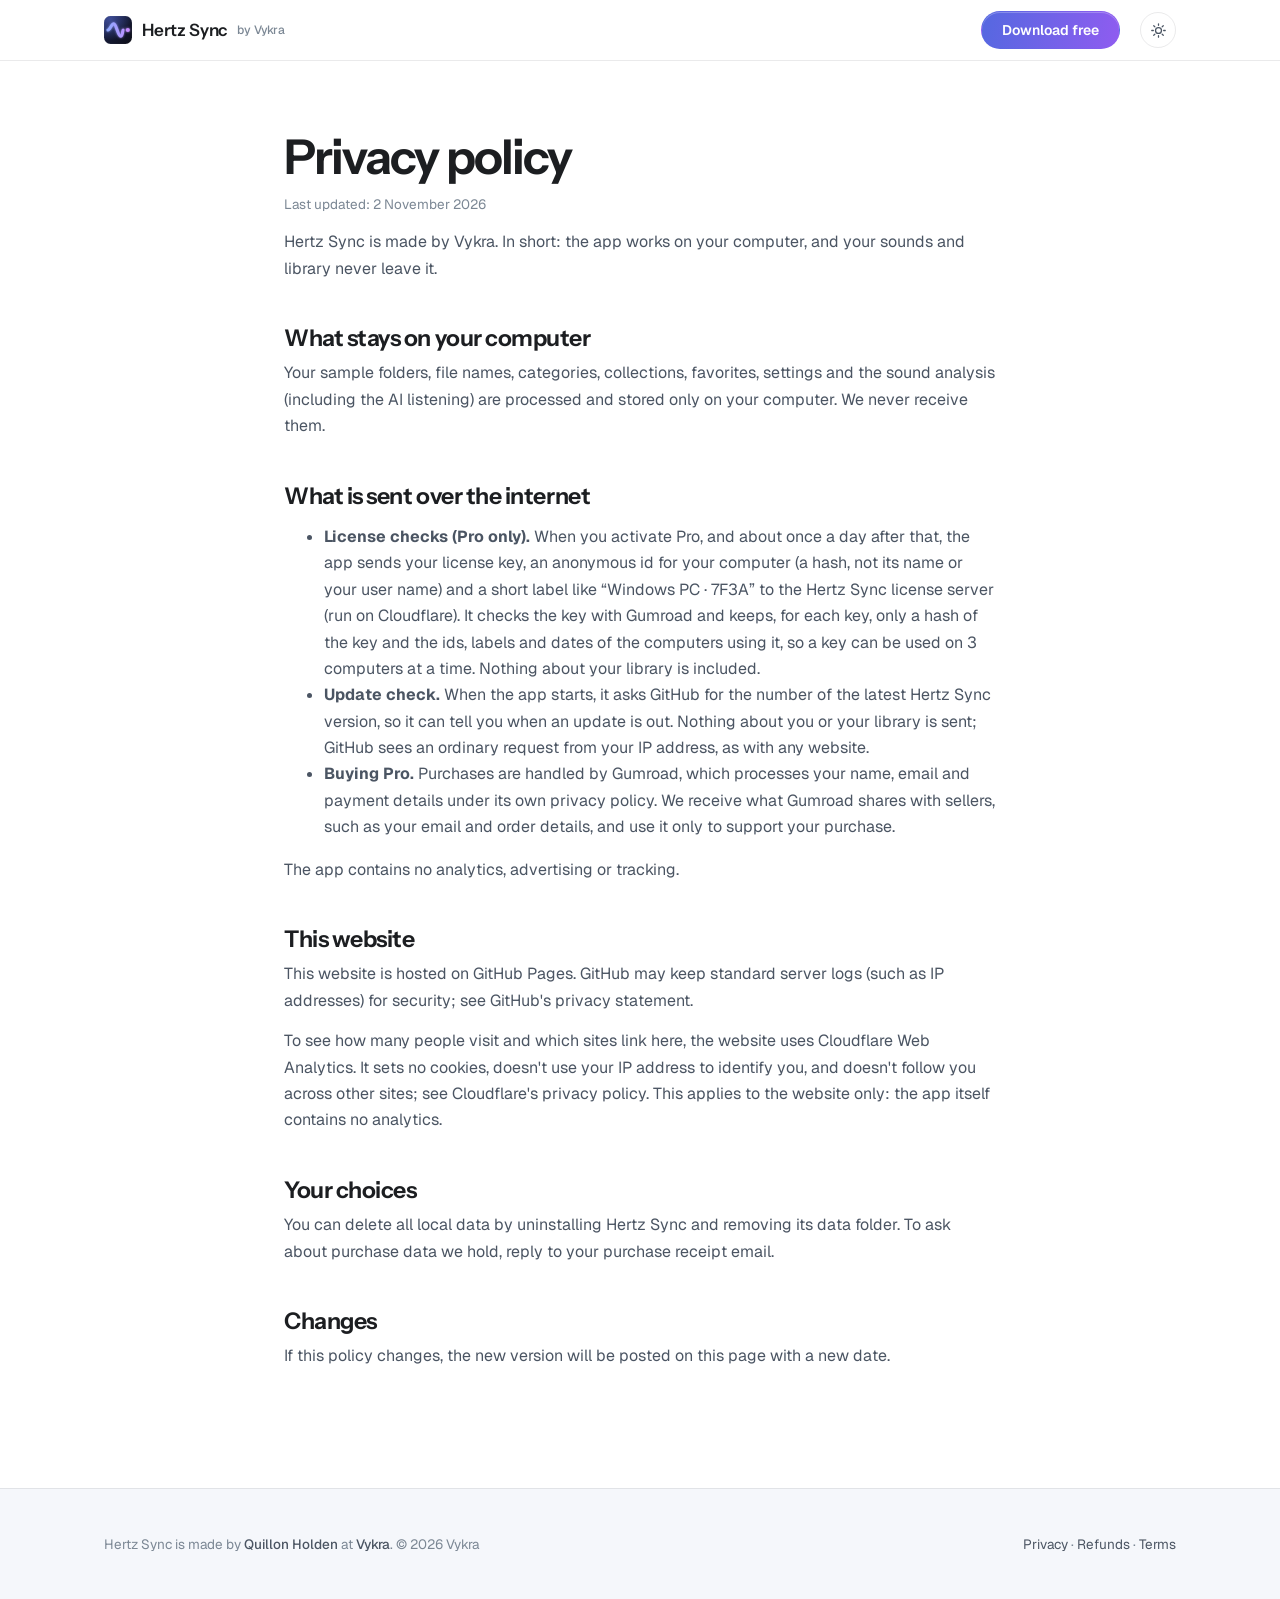
==== commit fd2c1934: "Site: redesign. White home with a silent drag-in demo, pill buttons, icon colours, new screenshots, " ====
--- a/privacy.html
+++ b/privacy.html
@@ -5,7 +5,7 @@
 <meta name="viewport" content="width=device-width,initial-scale=1">
 <title>Privacy – Hertz Sync by Vykra</title>
 <link rel="icon" href="favicon.svg" type="image/svg+xml">
-<link rel="stylesheet" href="style.css?v=28">
+<link rel="stylesheet" href="style.css?v=37">
 <script src="theme.js"></script>
 </head>
 <body>
--- a/style.css
+++ b/style.css
@@ -1,318 +1,554 @@
-@import url("https://fonts.googleapis.com/css2?family=Geist:wght@400;500;600;700&family=Geist+Mono:wght@400;500&display=swap");
-/* One system: two fonts from one family (Geist + Geist Mono), one type scale, one spacing scale,
-   one radius, one surface colour, and the app's blue used only for actions and labels. */
+@import url("https://fonts.googleapis.com/css2?family=Geist:wght@400;500;600&family=Geist+Mono:wght@400;500&family=Instrument+Sans:wght@500;600;700&display=swap");
+/* Colour is frequency. The spectrum (ember, pink, violet, cyan) belongs to sound: the Sync readout
+   and the waveforms. Pro is brass and nothing else is. Everything else is graphite (night) or paper
+   (day), the same two looks as the app's Midnight and Daylight skins. */
+:root,:root[data-theme="dark"]{
+ --bg:#14151a;--band:#181a21;--surface:#1c1e26;--surface-hi:#22252e;--line:rgba(255,255,255,.08);--line-2:rgba(255,255,255,.16);
+ --text:#f4f2ee;--text-2:#b1b4be;--text-3:#7d818d;
+ --grad:linear-gradient(100deg,#8fa8ff,#c58cff);--grad-short:linear-gradient(100deg,#8fa8ff,#c58cff);--accent:#8fa8ff;--on-accent:#0d1030;
+ --ember:#ff7a3d;--cyan:#3cc6ff;--brass:#e9b95e;--brass-ink:#241a06;--brass-soft:rgba(233,185,94,.1);
+ --header:rgba(20,21,26,.72);--code:rgba(255,255,255,.07);--footer:#101115;--shadow:0 40px 100px rgba(0,0,0,.5);
+ --bar:rgba(255,255,255,.14);--stage:#1b1f2e;color-scheme:dark;
+}
+:root[data-theme="light"]{
+ --bg:#ffffff;--band:#f5f7fb;--surface:#ffffff;--surface-hi:#f1f4f9;--line:rgba(28,30,33,.09);--line-2:rgba(28,30,33,.18);
+ --text:#1c1e21;--text-2:#4b5563;--text-3:#7b8794;--stage:#e9eefc;
+ --grad:linear-gradient(100deg,#5568e0,#8f5cf0);--grad-short:linear-gradient(100deg,#5568e0,#8f5cf0);--accent:#5568e0;--on-accent:#ffffff;
+ --ember:#f26a2e;--cyan:#1f9fe0;--brass:#946000;--brass-ink:#fff;--brass-soft:rgba(148,96,0,.09);
+ --header:rgba(255,255,255,.82);--code:rgba(28,30,33,.06);--footer:#f5f7fb;--shadow:0 30px 80px rgba(40,60,140,.16),0 6px 20px rgba(40,60,140,.06);
+ --bar:rgba(28,30,33,.16);color-scheme:light;
+}
 :root{
- --bg:#0a0b0e;--band:#0e1015;--surface:#14161c;--surface-hi:#181b23;
- --text:#f3f4f7;--text-2:#a9afbd;--text-3:#6f7686;
- --accent:#7d9bff;--accent-hover:#97afff;--accent-ink:#0a0d1f;--accent-soft:rgba(125,155,255,.1);
- --sans:Geist,system-ui,-apple-system,"Segoe UI",sans-serif;--mono:"Geist Mono",ui-monospace,Consolas,monospace;
- --r:14px;--gap:16px;--max:1120px;
+ --display:"Instrument Sans",Geist,system-ui,sans-serif;--sans:Geist,system-ui,-apple-system,"Segoe UI",sans-serif;--mono:"Geist Mono",ui-monospace,Consolas,monospace;
+ --r:16px;--gap:16px;--max:1120px;
 }
 *{box-sizing:border-box}
 html{scroll-behavior:smooth}
-body{margin:0;background:var(--bg);color:var(--text);font:16px/1.65 var(--sans);-webkit-font-smoothing:antialiased}
-a{color:var(--accent);text-decoration:none}
-a:hover{color:var(--accent-hover)}
+body{margin:0;background:var(--bg);color:var(--text);font:16px/1.65 var(--sans);-webkit-font-smoothing:antialiased;transition:background-color .35s,color .35s}
+a{color:var(--text);text-decoration:none}
 img{max-width:100%;height:auto;display:block}
 code{font-family:var(--mono);font-size:.9em}
+p{margin:0}
 .wrap{max-width:var(--max);margin:0 auto;padding:0 24px}
-
-/* Type scale: 72 / 44 / 24 / 17 / 16 / 14 / 13 */
-h1,h2,h3{font-weight:600;color:var(--text);text-wrap:balance}
-h1{font-size:clamp(42px,6vw,72px);line-height:1.02;letter-spacing:-.04em;margin:0 0 24px}
-h1 span{color:var(--text-3)}
-h2{font-size:clamp(30px,4vw,44px);line-height:1.1;letter-spacing:-.03em;margin:0}
-h3{font-size:17px;line-height:1.35;letter-spacing:-.01em;margin:0 0 8px}
-p{margin:0}
-.eyebrow{display:inline-block;font-family:var(--mono);font-size:13px;font-weight:500;color:var(--accent);margin-bottom:16px}
+@media(min-width:1440px){.wrap{max-width:1200px}}
+
+h1,h2,h3{font-family:var(--display);font-weight:600;color:var(--text);text-wrap:balance;margin:0}
+h1{font-size:clamp(44px,6.4vw,88px);line-height:1;letter-spacing:-.04em}
+h2{font-size:clamp(32px,4.2vw,52px);line-height:1.06;letter-spacing:-.035em}
+h3{font-size:19px;line-height:1.3;letter-spacing:-.015em}
+.sub{font-size:18px;color:var(--text-2);max-width:46ch}
 .note{font-size:14px;color:var(--text-3);margin-top:20px}
+.note a{color:var(--text-2);text-decoration:underline;text-underline-offset:3px}
+
+/* Tags: what a thing costs, said once, at the right edge. Pro is brass. */
+.tag{display:inline-flex;align-items:center;padding:2px 9px;border-radius:999px;font:600 11.5px/1.5 var(--sans);letter-spacing:.01em;background:var(--surface-hi);color:var(--text-2);border:1px solid var(--line);white-space:nowrap}
+.tag.pro{background:var(--brass-soft);color:var(--brass);border-color:color-mix(in srgb,var(--brass) 35%,transparent)}
+.tags{display:flex;flex-wrap:wrap;gap:8px}
 
 /* Header */
-header.top{position:sticky;top:0;z-index:10;background:rgba(10,11,14,.88);backdrop-filter:blur(12px)}
-header.top .wrap{display:flex;align-items:center;justify-content:space-between;height:64px;gap:16px}
-.brand{display:flex;align-items:center;gap:10px;color:var(--text);font-weight:600;font-size:16px;flex-shrink:0;white-space:nowrap}
-.brand:hover{color:var(--text)}
-.brand img{width:26px;height:26px}
-.brand>span{display:flex;align-items:baseline;gap:8px}
-.brand .by{font-size:13px;font-weight:400;color:var(--text-3)}
-nav.links{display:flex;gap:24px;align-items:center;font-size:14px}
-nav.links a{color:var(--text-2);white-space:nowrap}
-nav.links a:hover{color:var(--text)}
-nav.links a.btn-primary{color:var(--accent-ink)}
-
-/* Buttons */
-.btn{display:inline-flex;align-items:center;justify-content:center;gap:8px;height:46px;padding:0 22px;border-radius:10px;font:500 15px/1 var(--sans);border:0;cursor:pointer;transition:background .15s}
-.btn-primary{background:var(--accent);color:var(--accent-ink)}
-.btn-primary:hover{background:var(--accent-hover);color:var(--accent-ink)}
-.btn-ghost{background:var(--surface-hi);color:var(--text)}
-.btn-ghost:hover{background:#20242e;color:var(--text)}
-.btn-sm{height:36px;padding:0 16px;font-size:14px;border-radius:8px}
+header.top{position:sticky;top:0;z-index:20;background:var(--header);backdrop-filter:blur(18px) saturate(1.5);-webkit-backdrop-filter:blur(18px) saturate(1.5);border-bottom:1px solid var(--line)}
+header.top .wrap{display:flex;align-items:center;justify-content:space-between;height:60px;gap:16px}
+.brand{display:flex;align-items:center;gap:10px;font:600 17px/1 var(--display);letter-spacing:-.01em;flex-shrink:0;white-space:nowrap}
+.brand img{width:28px;height:28px}
+.brand>span{display:flex;align-items:center;gap:10px}
+.brand .by{font:500 12px/1 var(--sans);color:var(--text-3)}
+nav.links{display:flex;gap:26px;align-items:center;font-size:14.5px}
+nav.links a:not(.btn){color:var(--text-2);white-space:nowrap}
+nav.links a:not(.btn):hover{color:var(--text)}
+.theme-toggle{display:inline-flex;align-items:center;justify-content:center;width:36px;height:36px;border-radius:999px;border:1px solid var(--line);background:transparent;color:var(--text-2);cursor:pointer;transition:background .2s,color .2s}
+.theme-toggle:hover{background:var(--surface);color:var(--text)}
+.theme-toggle svg{width:17px;height:17px;fill:none;stroke:currentColor;stroke-width:1.8;stroke-linecap:round;stroke-linejoin:round}
+.theme-toggle .i-moon path{fill:currentColor;stroke:none}
+.theme-toggle .i-sun{display:none}
+:root[data-theme="light"] .theme-toggle .i-sun{display:block}
+:root[data-theme="light"] .theme-toggle .i-moon{display:none}
+
+/* Buttons: one system, the same as the app. Primary is flat ember to pink; Pro is brass. */
+.btn{display:inline-flex;align-items:center;justify-content:center;gap:8px;height:48px;padding:0 24px;border-radius:12px;font:600 15px/1 var(--sans);border:1px solid transparent;cursor:pointer;transition:background .15s,border-color .15s,transform .15s}
+.btn:active{transform:translateY(1px)}
+.btn-primary{background:var(--grad-short);color:var(--on-accent);box-shadow:0 1px 0 rgba(255,255,255,.25) inset}
+.btn-primary:hover{filter:brightness(1.08)}
+.btn-ghost{background:transparent;color:var(--text);border-color:var(--line-2)}
+.btn-ghost:hover{background:var(--surface)}
+.btn-brass{background:var(--brass);color:var(--brass-ink);box-shadow:0 1px 0 rgba(255,255,255,.4) inset}
+.btn-brass:hover{filter:brightness(1.07)}
+.btn-sm{height:38px;padding:0 18px;font-size:14px;border-radius:10px}
 .cta{display:flex;flex-wrap:wrap;gap:12px}
 
-/* Sections: separated by alternating bands and space only. */
-main{counter-reset:mod}
-section{padding:120px 0}
+/* Sections: space and one quiet band, no numbering, no labels. */
+section{padding:128px 0}
 section.band{background:var(--band)}
-section[data-label]>.wrap::before{counter-increment:mod;content:counter(mod,decimal-leading-zero) " · " var(--l);display:block;font-family:var(--mono);font-size:13px;font-weight:500;color:var(--accent);margin-bottom:24px}
-#sync{--l:"In sync"}#find{--l:"Find"}#cleanup{--l:"Clean up"}#organize{--l:"Organize"}#batch{--l:"Batch"}#create{--l:"Create"}#pricing{--l:"Pricing"}#download{--l:"Download"}#computers{--l:"Your computers"}#faq{--l:"FAQ"}
-section[id]{scroll-margin-top:64px}
-#find+#cleanup,#cleanup+#organize{padding-top:0}
-.head{display:grid;grid-template-columns:minmax(0,1fr) minmax(0,1fr);gap:64px;align-items:end;margin-bottom:56px}
-.sub{font-size:17px;color:var(--text-2)}
-.eyebrow.center{display:inline-block;padding:4px 12px;border-radius:999px;background:var(--accent-soft);font-size:12.5px;margin-bottom:20px}
-
-/* Hero */
-.hero{padding:104px 0 96px}
-.hero-text{width:66.666%}
-.lead{font-size:18px;color:var(--text-2);margin-bottom:36px}
-.specs{display:grid;grid-template-columns:repeat(4,1fr);gap:var(--gap);margin:64px 0 0}
-.specs div{background:var(--surface);border-radius:var(--r);padding:20px 22px}
-.specs dt{font-family:var(--mono);font-size:12.5px;color:var(--text-3);margin-bottom:6px}
-.specs dd{margin:0;font-size:15px;color:var(--text)}
-.shot{margin-top:var(--gap);width:100%;border-radius:var(--r)}
-
-/* Surfaces: every grouped block uses the same panel. */
-.card,.compare-col,.plan,.safe,.faq details,.seats{background:var(--surface);border-radius:var(--r)}
-section.band .card,section.band .compare-col,section.band .plan,section.band .safe,section.band .faq details{background:var(--surface-hi)}
-.grid{display:grid;grid-template-columns:repeat(3,1fr);gap:var(--gap);margin-top:var(--gap)}
-#sync .grid{grid-template-columns:repeat(4,1fr)}
-.card{padding:24px}
-.card p{font-size:14.5px;color:var(--text-2)}
-.card b{font-family:var(--mono);font-size:11.5px;font-weight:500;color:var(--accent);background:var(--accent-soft);border-radius:6px;padding:2px 7px;margin-left:4px;white-space:nowrap}
-
-/* Before / after */
+section[id]{scroll-margin-top:60px}
+.head{display:grid;grid-template-columns:minmax(0,1.1fr) minmax(0,1fr);gap:64px;align-items:end;margin-bottom:72px}
+.head .sub{justify-self:end}
+
+/* Hero: the headline, then the Sync readout doing its job. */
+.hero{padding:88px 0 96px;position:relative;overflow:hidden}
+.hero .wrap{position:relative}
+.hero-top{display:grid;grid-template-columns:minmax(0,7fr) minmax(0,4fr);gap:64px;align-items:end}
+.hero h1{margin-bottom:0;max-width:11ch}
+.lead{font-size:clamp(18px,1.7vw,21px);color:var(--text-2);max-width:34ch}
+.hero-side{padding-bottom:10px}
+.hero-side .cta{margin-top:28px}
+.facts{display:flex;flex-wrap:wrap;gap:6px 18px;margin:22px 0 0;padding:0;list-style:none;font-size:13.5px;color:var(--text-3)}
+
+/* The instrument */
+.rig{margin-top:72px;background:var(--surface);border:1px solid var(--line);border-radius:22px;box-shadow:var(--shadow);overflow:hidden}
+.rig-bar{display:flex;align-items:stretch;flex-wrap:wrap;border-bottom:1px solid var(--line)}
+.rig-led{display:flex;align-items:center;gap:10px;padding:0 24px;font:600 14px/1 var(--sans);color:var(--text);min-height:76px}
+.rig-led i{width:9px;height:9px;border-radius:50%;background:var(--accent);box-shadow:0 0 10px var(--accent)}
+.rig-cell{display:flex;align-items:center;gap:14px;padding:12px 26px;border-left:1px solid var(--line)}
+.rig-fig{font:600 40px/1 var(--display);letter-spacing:-.03em;font-variant-numeric:tabular-nums;min-width:2.6ch}
+.rig-unit{font-size:13px;color:var(--text-3);line-height:1.25}
+.rig-unit b{display:block;color:var(--text-2);font-weight:500}
+.rig-step{display:inline-grid;place-items:center;width:34px;height:34px;border-radius:10px;border:1px solid var(--line-2);background:transparent;color:var(--text-2);font:500 18px/1 var(--sans);cursor:pointer;transition:background .15s,color .15s}
+.rig-step:hover{background:var(--surface-hi);color:var(--text)}
+.rig-keys{display:flex;gap:4px;flex-wrap:wrap}
+.rig-key{height:34px;padding:0 10px;border-radius:9px;border:1px solid transparent;background:transparent;color:var(--text-2);font:500 14px/1 var(--sans);cursor:pointer}
+.rig-key:hover{background:var(--surface-hi);color:var(--text)}
+.rig-key[aria-pressed="true"]{background:var(--grad-short);color:var(--on-accent)}
+.rig-say{margin-left:auto;display:flex;align-items:center;padding:0 26px;font-size:14px;color:var(--text-2);min-height:76px}
+.rig-say b{color:var(--text);font-weight:600}
+.rig-foot{padding:0 26px 28px;color:var(--text-3);font-size:13.5px}
+
+/* Surfaces */
+.card,.compare-col,.plan,.safe,.faq details,.tile,.seats{background:var(--surface);border:1px solid var(--line);border-radius:var(--r)}
+section.band .card,section.band .tile,section.band .plan,section.band .safe,section.band .faq details{background:var(--bg)}
+.card{padding:28px}
+.card p{font-size:15px;color:var(--text-2)}
+.card h3{margin-bottom:10px}
+
+/* Sync: before and after */
 .compare{display:grid;grid-template-columns:1fr 1fr;gap:var(--gap)}
-.compare-col{padding:28px}
-.compare-col h3{font-family:var(--mono);font-size:13px;font-weight:500;color:var(--text-3);margin-bottom:14px}
-.compare-col.after{background:var(--accent-soft)}
-.compare-col.after h3{color:var(--accent)}
-.compare-col ol{margin:0;padding-left:20px;color:var(--text-2);font-size:15px}
-.compare-col li{padding:4px 0}
+.compare-col{padding:34px}
+.compare-col h3{font-size:15px;font-weight:600;color:var(--text-3);margin-bottom:16px;font-family:var(--sans)}
+.compare-col ol{margin:0;padding-left:22px;color:var(--text-2);font-size:16px}
+.compare-col li{padding:5px 0}
 .compare-col.before li:nth-last-child(-n+2){color:var(--text-3);text-decoration:line-through}
+.compare-col.after{background:linear-gradient(var(--surface),var(--surface)) padding-box,var(--grad) border-box;border:1px solid transparent}
+.compare-col.after h3{color:var(--text)}
 .compare-col.after li{color:var(--text)}
 
-/* Feature rows: text and image, alternating sides. */
-.feature{display:grid;grid-template-columns:minmax(0,5fr) minmax(0,7fr);gap:64px;align-items:center;margin:96px 0}
-.feature:nth-child(even) .feature-text{order:2}
-.feature h3{font-size:clamp(24px,2.4vw,30px);line-height:1.15;letter-spacing:-.025em;margin-bottom:16px}
-.feature p{color:var(--text-2);margin-bottom:12px}
-.feature .eyebrow{margin-bottom:12px}
-#cleanup .feature,#organize .feature{margin:0}
-.head+.feature{margin-top:0}
-.frame{border-radius:var(--r);overflow:hidden;background:var(--surface)}
+.feature{display:grid;grid-template-columns:minmax(0,5fr) minmax(0,7fr);gap:72px;align-items:center;margin:120px 0 0}
+.feature h3{font-size:clamp(26px,2.8vw,36px);line-height:1.1;letter-spacing:-.03em;margin:18px 0 16px}
+.feature p{color:var(--text-2);margin-bottom:12px;font-size:17px}
+.shot-frame{border-radius:var(--r);overflow:hidden;border:1px solid var(--line);box-shadow:var(--shadow);background:#0d0e16}
+/* Screenshots are cropped to the part that matters, not shown whole. */
 .crop{position:relative;aspect-ratio:16/10;overflow:hidden}
 .crop img{position:absolute;max-width:none;height:auto}
 .crop-player img{width:122%;left:-19%;bottom:-1%}
 .crop-overview img{width:145%;left:-27%;top:-9%}
-.crop-dialog img{width:180%;left:-40%;top:-38%}
 .crop-dupes img{width:138%;left:-29%;top:-27%}
 .crop-slicer img{width:138%;left:-30%;top:-27%}
 .crop-kit img{width:176%;left:-66%;top:-34%}
 .crop-dig img{width:138%;left:-30%;top:-67%}
 .crop-batch img{width:205%;left:-46%;top:-1%}
-
-/* Trust strip */
-.trust{padding:80px 0;background:var(--accent-soft)}
-.trust-row{display:grid;grid-template-columns:repeat(3,1fr);gap:64px}
-.trust-row p{font-size:14.5px;color:var(--text-2)}
+.works{display:flex;flex-wrap:wrap;align-items:center;gap:10px 8px;margin-top:56px;padding:22px 26px;border:1px solid var(--line);border-radius:var(--r)}
+.works span{font-size:14.5px;color:var(--text-2);margin-right:10px}
+.works b{padding:6px 14px;border-radius:999px;background:var(--surface);border:1px solid var(--line);font-weight:500;font-size:14px;color:var(--text-2)}
+.trust-title{font-size:15px;font-weight:600;font-family:var(--sans);color:var(--text-3);margin:112px 0 20px}
+.grid{display:grid;grid-template-columns:repeat(4,1fr);gap:var(--gap)}
+
+/* More: tiles. Image, then title with its tag at the right. */
+.tiles{display:grid;grid-template-columns:repeat(3,minmax(0,1fr));gap:var(--gap)}
+.tile{padding:12px 12px 26px;display:flex;flex-direction:column}
+.tile-img{border-radius:calc(var(--r) - 5px);overflow:hidden;background:#0d0e16;margin-bottom:22px;border:1px solid var(--line)}
+.tile-head{display:flex;align-items:center;justify-content:space-between;gap:12px;margin:0 14px 10px}
+.tile p{margin:0 14px;color:var(--text-2);font-size:15px;line-height:1.55}
 
 /* Pricing */
-.pricing{display:grid;grid-template-columns:1fr 1fr;gap:var(--gap)}
-.plan{padding:32px;display:flex;flex-direction:column}
-.plan.pro,section.band .plan.pro{background:var(--accent-soft)}
-.plan h3{font-family:var(--mono);font-size:13px;font-weight:500;color:var(--text-3);margin:0}
-.plan.pro h3{color:var(--accent)}
-.price{font-size:48px;font-weight:600;letter-spacing:-.04em;line-height:1;margin:14px 0 4px;font-variant-numeric:tabular-nums}
-.price small{font-size:15px;font-weight:400;letter-spacing:0;color:var(--text-3)}
-.plan ul{list-style:none;padding:0;margin:24px 0 32px;flex:1}
-.plan li{position:relative;padding:6px 0 6px 24px;color:var(--text-2);font-size:15px}
-.plan li::before{content:"";position:absolute;left:2px;top:15px;width:8px;height:8px;border-radius:50%;background:var(--text-3)}
-.plan.pro li::before{background:var(--accent)}
+.pricing{display:grid;grid-template-columns:1fr 1fr;gap:var(--gap);align-items:stretch}
+.plan{padding:40px;display:flex;flex-direction:column}
+.plan h3{font-size:16px;font-weight:600;color:var(--text-2);font-family:var(--sans)}
+.plan.pro{border-color:color-mix(in srgb,var(--brass) 55%,transparent);background:linear-gradient(180deg,var(--brass-soft),transparent 55%),var(--surface)}
+.plan.pro h3{color:var(--brass)}
+.price{font:600 56px/1 var(--display);letter-spacing:-.04em;margin:16px 0 6px;font-variant-numeric:tabular-nums}
+.price small{font:400 15px var(--sans);letter-spacing:0;color:var(--text-3)}
+.plan ul{list-style:none;padding:0;margin:28px 0 36px;flex:1}
+.plan li{position:relative;padding:7px 0 7px 26px;color:var(--text-2);font-size:15.5px}
+.plan li::before{content:"";position:absolute;left:3px;top:17px;width:8px;height:8px;border-radius:50%;background:var(--text-3)}
+.plan.pro li::before{background:var(--brass)}
+.plan li b{color:var(--text);font-weight:600}
 
 /* Download */
 .download{display:grid;grid-template-columns:1fr 1fr;gap:var(--gap)}
-.download .card{padding:32px}
-.download .card p{margin-bottom:20px}
-.download .hash{margin:20px 0 0;font-size:12.5px;color:var(--text-3);line-height:1.5}
+.download .card{padding:36px}
+.download .card p{margin-bottom:22px}
+.download .hash{margin:22px 0 0;font-size:12.5px;color:var(--text-3);line-height:1.5}
 .download .hash code{display:block;word-break:break-all;font-size:11.5px;color:var(--text-2);margin-top:4px}
-.safe{padding:32px;margin-top:var(--gap)}
-.safe h3{margin-bottom:12px}
-.safe p,.safe li{color:var(--text-2);font-size:14.5px}
+.safe{margin-top:var(--gap);padding:0}
+.safe summary{cursor:pointer;padding:24px 32px;font:600 17px/1.35 var(--display);letter-spacing:-.01em;color:var(--text);list-style:none;display:flex;justify-content:space-between;gap:16px}
+.safe summary::after{content:"+";color:var(--text-3);font-size:22px;line-height:1}
+.safe[open] summary::after{content:"–"}
+.safe summary::-webkit-details-marker{display:none}
+.safe-body{padding:0 32px 32px}
+.safe p,.safe li{color:var(--text-2);font-size:15px}
 .safe p{margin-bottom:12px}
 .safe ul{margin:0 0 12px;padding-left:20px}
 .safe li{padding:3px 0}
-.safe code{background:rgba(255,255,255,.06);padding:1px 6px;border-radius:6px;word-break:break-all}
+.safe code{background:var(--code);padding:1px 6px;border-radius:6px;word-break:break-all}
+.safe a{text-decoration:underline;text-underline-offset:3px}
 
 /* Move Pro */
-.seats{display:grid;grid-template-columns:minmax(0,7fr) minmax(0,5fr);gap:64px;align-items:center;padding:48px}
-.seats h2{margin-bottom:16px}
+.seats{display:grid;grid-template-columns:minmax(0,7fr) minmax(0,5fr);gap:72px;align-items:center;padding:56px}
+.seats h2{font-size:clamp(28px,3.4vw,40px);margin:0 0 16px}
 .seats-text>p{color:var(--text-2);margin-bottom:24px}
 .seats-steps{margin:0;padding-left:20px;color:var(--text-2);display:grid;gap:12px}
-.seats-steps b{color:var(--text);font-weight:500}
+.seats-steps b{color:var(--text);font-weight:600}
 .seats-cta .btn{width:100%}
 
 /* FAQ */
-#faq .wrap{display:grid;grid-template-columns:minmax(0,1fr) minmax(0,2fr);gap:64px;align-items:start}
-#faq .wrap::before{grid-column:1/-1;margin-bottom:-40px}
-#faq h2{position:sticky;top:104px}
-.faq{display:grid;gap:8px}
-.faq details{padding:20px 24px}
-.faq summary{cursor:pointer;font-weight:500;font-size:16px;color:var(--text)}
-.faq details p{color:var(--text-2);font-size:15px;margin-top:12px}
+#faq .wrap{display:grid;grid-template-columns:minmax(0,1fr) minmax(0,2fr);gap:72px;align-items:start}
+#faq h2{position:sticky;top:110px}
+.faq{display:grid;gap:10px}
+.faq details{padding:22px 26px}
+.faq summary{cursor:pointer;font:600 17px/1.4 var(--display);letter-spacing:-.01em;color:var(--text);list-style:none;display:flex;justify-content:space-between;gap:16px}
+.faq summary::after{content:"+";color:var(--text-3);font-size:22px;line-height:1}
+.faq details[open] summary::after{content:"–"}
+.faq summary::-webkit-details-marker{display:none}
+.faq details p{color:var(--text-2);font-size:15.5px;margin-top:12px}
+.faq a{text-decoration:underline;text-underline-offset:3px}
 
 /* Footer and legal pages */
-footer{padding:40px 0;color:var(--text-3);font-size:14px;background:#08090b}
+footer{padding:44px 0;color:var(--text-3);font-size:13.5px;background:var(--footer);border-top:1px solid var(--line)}
 footer .wrap{display:flex;flex-wrap:wrap;justify-content:space-between;gap:16px}
 footer a{color:var(--text-2)}
-.legal{max-width:760px;margin:0 auto;padding:64px 24px 96px}
-.legal h1{font-size:clamp(32px,5vw,44px)}
-.legal h2{font-size:22px;margin:40px 0 10px}
+footer a:hover{color:var(--text)}
+footer b{font-weight:500;color:var(--text-2)}
+.legal{max-width:760px;margin:0 auto;padding:72px 24px 104px}
+.legal h1{font-size:clamp(34px,5vw,48px);max-width:none;margin-bottom:12px}
+.legal h2{font-size:23px;margin:44px 0 10px;letter-spacing:-.02em}
 .legal p,.legal li{color:var(--text-2)}
 .legal p{margin-bottom:14px}
-.legal .updated{font-family:var(--mono);font-size:13px;color:var(--text-3)}
+.legal a{text-decoration:underline;text-underline-offset:3px}
+.legal .updated{font-size:13.5px;color:var(--text-3)}
+
+/* Motion: scroll reveals that answer the scroll. */
+.js .reveal{opacity:0;transform:translateY(22px);transition:opacity .7s cubic-bezier(.2,.7,.2,1),transform .7s cubic-bezier(.2,.7,.2,1)}
+.js .reveal.in{opacity:1;transform:none}
+@media(prefers-reduced-motion:reduce){.js .reveal{opacity:1;transform:none;transition:none}body{transition:none}.wave{transition:none}}
 
 /* Tablet */
-@media(max-width:1000px){nav.links a:not(.btn){display:none}}
+@media(max-width:1000px){
+ nav.links a:not(.btn){display:none}
+ .tiles{grid-template-columns:repeat(2,minmax(0,1fr))}
+ .grid{grid-template-columns:repeat(2,1fr)}
+}
 @media(max-width:860px){
- section{padding:88px 0}
- .hero{padding:72px 0}
- .hero-text{width:100%}
- .head,.feature,.seats,#faq .wrap{grid-template-columns:1fr;gap:24px}
- .head{margin-bottom:40px}
- .feature{margin:64px 0}
- .feature:nth-child(even) .feature-text{order:0}
- .grid,#sync .grid,.specs{grid-template-columns:1fr 1fr}
+ section{padding:96px 0}
+ .hero{padding:56px 0 72px}
+ .hero-top,.head,.feature,.seats,#faq .wrap{grid-template-columns:1fr;gap:28px}
+ .head{margin-bottom:48px}.head .sub{justify-self:start}
+ .hero h1{max-width:none}
+ .lead{max-width:none}
+ .feature{margin-top:80px}
  .pricing,.download,.compare{grid-template-columns:1fr}
- .trust-row{grid-template-columns:1fr;gap:28px}
- #faq .wrap::before{margin-bottom:0}
  #faq h2{position:static}
- .seats{padding:32px}
-}
-/* Phone */
+ .seats{padding:36px 28px}
+ .rig{margin-top:48px}
+ .rig-say{margin-left:0;min-height:0;padding:0 26px 18px;width:100%}
+ .rig-cell{border-left:0;border-top:1px solid var(--line);width:100%}
+ .rig-led{min-height:64px;width:100%}
+ .wave-row{grid-template-columns:1fr;gap:8px}
+}
 @media(max-width:560px){
  .wrap{padding:0 16px}
  .brand .by{display:none}
- section{padding:72px 0}
- .hero{padding:56px 0 64px}
- .grid,#sync .grid{grid-template-columns:1fr}
- .specs{gap:8px;margin-top:40px}
- .specs div{padding:16px}
- .cta{flex-direction:column}
- .cta .btn{width:100%}
- .plan,.download .card,.safe,.compare-col,.seats{padding:24px 20px}
-}
-/* Large screens: one size up. */
-#batch .grid{grid-template-columns:1fr 1fr}
-@media(max-width:560px){#batch .grid{grid-template-columns:1fr}}
-.hero-note{margin-top:20px;font-size:14px;color:var(--text-3)}
-.hero .shot{margin-top:56px}
-@media(max-width:560px){.hero .shot{margin-top:40px}}
-/* More air overall. */
-:root{--gap:20px}
-section{padding:152px 0}
-.hero{padding:128px 0 120px}
-.head{margin-bottom:72px}
-.feature{margin:136px 0;gap:80px}
-.head+.feature{margin-top:0}
-#cleanup .feature,#organize .feature{margin:0}
-#find+#cleanup,#cleanup+#organize{padding-top:24px}
-section[data-label]>.wrap::before{margin-bottom:32px}
-.trust-row,.seats,#faq .wrap{gap:80px}
-.hero .shot{margin-top:72px}
-.card{padding:28px}
-.compare-col{padding:32px}
-.plan,.download .card,.safe{padding:40px}
-.faq{gap:10px}
-@media(min-width:861px){.hero-note{white-space:nowrap}}
-@media(max-width:860px){section{padding:112px 0}.hero{padding:88px 0}.head{margin-bottom:48px}.feature{margin:88px 0;gap:28px}.hero .shot{margin-top:56px}}
-@media(max-width:560px){section{padding:88px 0}.hero{padding:64px 0 72px}.feature{margin:72px 0}.plan,.download .card,.safe,.compare-col,.card{padding:24px 20px}.hero .shot{margin-top:44px}}
-/* First screen: headline, buttons and the top of the screenshot all visible on arrival. */
-.hero{padding:72px 0 120px}
-.hero h1{font-size:clamp(40px,5vw,64px);margin-bottom:20px}
-.hero .lead{font-size:18px;max-width:640px;margin-bottom:32px}
-.hero .eyebrow{margin-bottom:20px}
-.hero .shot{margin-top:56px}
-@media(min-width:1440px){.wrap{max-width:1240px}}
-@media(max-width:860px){.hero{padding:56px 0 88px}}
-@media(max-width:560px){.hero{padding:40px 0 72px}}
-/* Opener: one centred statement, two buttons, then the product full width. */
-.hero{padding:0 0 120px}
-.hero-grid{min-height:calc(78svh - 64px);display:flex;align-items:center;justify-content:center;text-align:center;padding:72px 0 40px}
-.hero-text{width:100%;max-width:880px;margin:0 auto}
-.hero h1{font-size:clamp(44px,6.4vw,88px);line-height:1;letter-spacing:-.045em;margin-bottom:24px}
-.hero h1 span{display:block}
-.hero .lead{font-size:clamp(17px,1.6vw,20px);max-width:560px;margin:0 auto 36px}
-.hero .cta{justify-content:center}
-.hero-note{white-space:normal}
-.hero .shot{margin:0 auto;max-width:1120px;border-radius:18px;box-shadow:0 40px 120px rgba(0,0,0,.6)}
-/* Chapter openers for the four main modules: a big centred statement before the detail. */
-#sync .head,#find .head,#batch .head,#create .head{display:flex;flex-direction:column;align-items:center;text-align:center;gap:24px;min-height:44vh;justify-content:center;margin:0 auto 96px;max-width:900px}
-#sync .head h2,#find .head h2,#batch .head h2,#create .head h2{font-size:clamp(36px,5.4vw,68px);line-height:1.04;letter-spacing:-.04em}
-#sync .head .sub,#find .head .sub,#batch .head .sub,#create .head .sub{font-size:clamp(17px,1.6vw,20px);max-width:620px}
-#sync>.wrap::before,#find>.wrap::before,#batch>.wrap::before,#create>.wrap::before{text-align:center}
-#batch>.wrap>.eyebrow.center,#create>.wrap>.eyebrow.center{display:table;margin:0 auto 8px}
+ section{padding:80px 0}
+ .tiles,.grid{grid-template-columns:1fr}
+ .cta{flex-direction:column}.cta .btn{width:100%}
+ .plan,.download .card,.compare-col{padding:26px 22px}
+ .safe summary{padding:20px 22px}.safe-body{padding:0 22px 26px}
+ .rig-fig{font-size:34px}
+ .rig-keys{gap:2px}
+}
+
+/* Arrival: headline, side text and the readout rise in turn (under a second), then the waveform draws itself. */
+@keyframes rise{from{opacity:0;transform:translateY(24px)}}
+@keyframes bar-in{from{transform:scaleY(0);opacity:0}}
+.js .hero h1{animation:rise .8s cubic-bezier(.2,.7,.2,1) both}
+.js .hero-side{animation:rise .8s .12s cubic-bezier(.2,.7,.2,1) both}
+.js .rig{animation:rise .9s .28s cubic-bezier(.2,.7,.2,1) both}
+@media(prefers-reduced-motion:reduce){.js .hero h1,.js .hero-side,.js .rig,.wave.intro i{animation:none}}
+
+/* Keyboard focus and hover that answer the pointer. */
+a:focus-visible,button:focus-visible,summary:focus-visible{outline:2px solid var(--accent);outline-offset:3px;border-radius:8px}
+.tile,.card,.faq details,.safe{transition:border-color .2s,transform .2s}
+.tile:hover,.card:hover{border-color:var(--line-2)}
+
+/* Layout rhythm: pricing and download open centred, so the page doesn't repeat one header shape. */
+.head.is-center{grid-template-columns:1fr;justify-items:center;text-align:center;gap:20px;margin-bottom:56px}
+.head.is-center .sub{justify-self:center;max-width:44ch}
+.compare-col{display:flex;flex-direction:column}
+.compare-col .result{margin-top:auto;padding-top:22px;font:600 22px/1.25 var(--display);letter-spacing:-.02em;color:var(--text)}
+section{padding:112px 0}
+@media(max-width:860px){section{padding:88px 0}}
+@media(max-width:560px){section{padding:72px 0}}
+
+/* More: Free tiles are two large cards; Pro tiles sit below as four wide ones, so the plan shows in the layout. */
+.tiles{grid-template-columns:repeat(2,minmax(0,1fr))}
+.tiles-label{grid-column:1/-1;margin:28px 2px 0;font:600 15px/1 var(--sans);color:var(--text-3)}
+.tiles-label:first-child{margin-top:0}
+.tile.is-wide{flex-direction:row;align-items:center;gap:6px}
+.tile.is-wide .tile-img{flex:0 0 46%;margin:0}
+.tile.is-wide .tile-body{flex:1;padding:6px 8px 6px 18px}
+.tile.is-wide .tile-head{margin:0 0 8px}
+.tile.is-wide p{margin:0;font-size:14.5px}
+.tile-body{display:block}
+.tile-img img{transition:transform .6s cubic-bezier(.2,.7,.2,1)}
+.tile:hover .tile-img img{transform:scale(1.03)}
+@media(prefers-reduced-motion:reduce){.tile:hover .tile-img img{transform:none}}
+@media(max-width:860px){.tiles{grid-template-columns:1fr}.tile.is-wide{flex-direction:column;align-items:stretch}.tile.is-wide .tile-img{flex:none;margin-bottom:20px}.tile.is-wide .tile-body{padding:0 14px 8px}.tile-body .tile-head{margin:0 0 10px}.tile:not(.is-wide) .tile-body .tile-head{margin:0 14px 10px}.tile:not(.is-wide) .tile-body p{margin:0 14px}}
+
+/* Colour echo: a hairline of the spectrum closes the hero, and a thin spectrum line under the header follows the scroll. */
+header.top{position:sticky}
+header.top::after{content:"";position:absolute;left:0;right:0;bottom:-1px;height:2px;background:var(--accent);transform-origin:left;transform:scaleX(var(--p,0));pointer-events:none}
+
+/* ---------- No card kit ----------
+   Only two things on the page are cards: the Sync readout and the Pro plan. Everything else is
+   set on the page itself and separated by hairlines and space. */
+.card,.compare-col,.safe,.faq details,.tile,.seats,.plan:not(.pro),
+section.band .card,section.band .tile,section.band .safe,section.band .faq details,section.band .plan:not(.pro){background:none;border:0;border-radius:0;box-shadow:none}
+.tile:hover,.card:hover{border-color:inherit;transform:none}
+
+/* Compare: two columns on one page, one hairline between. */
+.compare{gap:0}
+.compare-col{padding:8px 48px 8px 0}
+.compare-col+.compare-col{padding:8px 0 8px 48px;border-left:1px solid var(--line-2)}
+.compare-col.after{background:none;border-top:0;border-right:0;border-bottom:0}
+.compare-col h3{margin-bottom:20px}
+.compare-col.after li{font-size:17px}
+
+.works{border:0;border-top:1px solid var(--line);border-bottom:1px solid var(--line);border-radius:0;padding:24px 0}
+.works b{background:none;border:0;padding:0;font-weight:500;color:var(--text)}
+.works b+b::before{content:"/";margin:0 14px 0 6px;color:var(--text-3);font-weight:400}
+
+/* Trust: four columns of text under a rule. */
+.grid{gap:40px}
+.grid .card{padding:22px 0 0;border-top:1px solid var(--line-2)}
+
+/* More: Free tiles are bare images with text under them; Pro tiles are ruled rows. */
+.tiles{gap:56px 48px}
+.tile{padding:0}
+.tile-body .tile-head,.tile-head{margin:0 0 10px}
+.tile p{margin:0}
+.tile-img{margin-bottom:22px}
+.tile.is-wide{padding:30px 0 0;border-top:1px solid var(--line-2);gap:28px;align-items:flex-start}
+.tile.is-wide .tile-body{padding:0}
+.tile.is-wide .tile-img{flex:0 0 42%}
+.tiles-label{margin:12px 0 -24px}
+
+/* Pricing: Free is a plain column; Pro is the one real card. */
+.plan:not(.pro){padding:40px 56px 40px 0;border-top:1px solid var(--line-2)}
+.pricing{gap:48px}
+
+/* Download, safety, FAQ, move Pro: rules, not boxes. */
+.download{gap:48px}
+.download .card{padding:28px 0 0;border-top:1px solid var(--line-2)}
+.safe{margin-top:48px;border-top:1px solid var(--line-2);border-bottom:1px solid var(--line-2)}
+.safe summary{padding:26px 0}
+.safe-body{padding:0 0 32px}
+.faq{gap:0}
+.faq details{padding:26px 0;border-bottom:1px solid var(--line-2)}
+.faq details:first-child{border-top:1px solid var(--line-2)}
+.seats{padding:56px 0 0;border-top:1px solid var(--line-2)}
+
 @media(max-width:860px){
- .hero-grid{min-height:auto;padding:64px 0 48px}
- #sync .head,#find .head,#batch .head,#create .head{min-height:auto;margin-bottom:64px}
-}
-@media(max-width:560px){.hero-grid{padding:48px 0 40px}.hero .shot{border-radius:12px}}
-/* ---------- Themes: light by default, dark on toggle ---------- */
-:root,:root[data-theme="light"]{
- --bg:#ffffff;--band:#f5f6f9;--surface:#f3f4f7;--surface-hi:#ffffff;
- --text:#0d0f14;--text-2:#4a5160;--text-3:#8a909c;
- --accent:#4561e8;--accent-hover:#3550d6;--accent-ink:#ffffff;--accent-soft:rgba(69,97,232,.08);
- --header:rgba(255,255,255,.82);--ghost-hover:#e8eaf0;--code:rgba(13,15,20,.06);--footer:#f5f6f9;
- --shadow:0 30px 80px rgba(20,30,60,.14),0 6px 18px rgba(20,30,60,.06);--card-shadow:0 1px 2px rgba(20,30,60,.04);
- color-scheme:light;
-}
-:root[data-theme="dark"]{
- --bg:#0a0b0e;--band:#0e1015;--surface:#14161c;--surface-hi:#181b23;
- --text:#f3f4f7;--text-2:#a9afbd;--text-3:#6f7686;
- --accent:#7d9bff;--accent-hover:#97afff;--accent-ink:#0a0d1f;--accent-soft:rgba(125,155,255,.1);
- --header:rgba(10,11,14,.85);--ghost-hover:#20242e;--code:rgba(255,255,255,.06);--footer:#08090b;
- --shadow:0 40px 120px rgba(0,0,0,.6);--card-shadow:none;
- color-scheme:dark;
-}
-body{transition:background-color .35s ease,color .35s ease}
-header.top{background:var(--header)}
-.btn-ghost:hover{background:var(--ghost-hover)}
-.safe code{background:var(--code)}
-footer{background:var(--footer)}
-.hero .shot{box-shadow:var(--shadow)}
-section.band .card,section.band .compare-col,section.band .plan,section.band .safe,section.band .faq details,.card,.plan,.faq details{box-shadow:var(--card-shadow)}
-.frame{box-shadow:var(--card-shadow)}
-
-/* Hero headline: first thing on the page, a little more line spacing. */
-.hero h1{line-height:1.1;margin-bottom:28px}
-
-/* Theme toggle */
-.theme-toggle{display:inline-flex;align-items:center;justify-content:center;width:36px;height:36px;border-radius:999px;border:0;background:var(--surface);color:var(--text);cursor:pointer;transition:background .2s,transform .3s}
-.theme-toggle:hover{background:var(--ghost-hover)}
-.theme-toggle:active{transform:rotate(-20deg) scale(.94)}
-.theme-toggle svg{width:18px;height:18px;fill:none;stroke:currentColor;stroke-width:1.8;stroke-linecap:round;stroke-linejoin:round}
-.theme-toggle .i-moon path{fill:currentColor;stroke:none}
-.theme-toggle .i-sun{display:none}
-:root[data-theme="dark"] .theme-toggle .i-sun{display:block}
-:root[data-theme="dark"] .theme-toggle .i-moon{display:none}
-nav.links{gap:24px}
-nav.links .btn-sm+.theme-toggle{margin-left:-12px}
-
-/* Brand byline and small text: set, not typed. */
-.brand>span{align-items:center;gap:10px}
-.brand .by{font-family:var(--mono);font-size:10.5px;font-weight:500;letter-spacing:.14em;text-transform:uppercase;color:var(--text-3);padding:3px 8px;border-radius:999px;background:var(--surface)}
-.note,.hero-note{letter-spacing:.01em}
-.hero-note{font-size:13.5px}
-footer{font-size:13px;letter-spacing:.01em}
-footer b{font-weight:500;color:var(--text-2)}
-
-/* Scroll reveal */
-.js .reveal{opacity:0;transform:translateY(28px);transition:opacity .8s cubic-bezier(.2,.7,.2,1),transform .8s cubic-bezier(.2,.7,.2,1)}
-.js .reveal.in{opacity:1;transform:none}
-.js .hero .shot.reveal{transform:translateY(40px) scale(.97)}
-.js .hero .shot.reveal.in{transform:none}
-@media(prefers-reduced-motion:reduce){.js .reveal{opacity:1;transform:none;transition:none}body{transition:none}}
-.btn-ghost{background:var(--surface)}
-/* First screen is exactly one screen: centred headline only, the product starts below the fold. */
-.hero-grid{min-height:calc(100vh - 64px);min-height:calc(100svh - 64px);padding:0;display:flex;align-items:center;justify-content:center}
-.hero .shot{margin-top:0}
-@media(max-width:860px){.hero-grid{min-height:calc(100svh - 64px);padding:0}}
+ .compare-col,.compare-col+.compare-col{padding:8px 0;border-left:0}
+ .compare-col+.compare-col{border-top:1px solid var(--line-2);margin-top:28px;padding-top:28px}
+ .plan:not(.pro){padding:28px 0}
+ .tile.is-wide{padding-top:26px}
+ .tile.is-wide .tile-img{flex:none}
+ .tiles{gap:44px}
+}
+/* The band variants above reset borders; put the rules back where they belong. */
+section.band .download .card,section.band .tile.is-wide{border-top:1px solid var(--line-2)}
+section.band .safe{border-top:1px solid var(--line-2);border-bottom:1px solid var(--line-2)}
+
+/* The drag demo: a loop leaves Hertz Sync and lands in the DAW on the bar lines. */
+.rig{position:relative}
+.scene{display:grid;grid-template-columns:minmax(0,5fr) minmax(0,7fr)}
+.pane{padding:24px 26px 28px;min-width:0}
+.pane+.pane{border-left:1px solid var(--line)}
+.pane-title{display:flex;justify-content:space-between;gap:12px;margin:0 0 16px;font:600 13px/1 var(--sans);color:var(--text-3)}
+.pane-title span{color:var(--text-2);font-weight:500}
+.loops{list-style:none;margin:0;padding:0;display:grid;gap:8px}
+.loop{display:grid;grid-template-columns:minmax(0,1fr) auto;column-gap:14px;align-items:center;padding:11px 14px;border-radius:12px;border:1px solid transparent;transition:background .2s,border-color .2s}
+.loop .name{font:500 14.5px/1.25 var(--sans);color:var(--text);overflow:hidden;text-overflow:ellipsis;white-space:nowrap}
+.loop .meta{grid-column:1;font-size:12.5px;color:var(--text-3)}
+.loop .mini{grid-column:2;grid-row:1/3;display:flex;align-items:center;gap:2px;height:30px;width:104px}
+.mini b{flex:1;min-width:2px;border-radius:1px;background:var(--bar)}
+.loop.is-picked{background:var(--surface-hi);border-color:var(--line-2)}
+.timeline{position:relative;border:1px solid var(--line);border-radius:12px;overflow:hidden;background:repeating-linear-gradient(90deg,transparent 0 calc(12.5% - 1px),var(--line) calc(12.5% - 1px) 12.5%)}
+.ruler{display:grid;grid-template-columns:repeat(8,1fr);font:500 11px/26px var(--sans);color:var(--text-3);border-bottom:1px solid var(--line)}
+.ruler span{padding-left:7px}
+.lane{position:relative;height:52px;border-bottom:1px solid var(--line)}
+.lane:last-of-type{border-bottom:0}
+.lane>b{position:absolute;top:7px;bottom:7px;border-radius:7px;background:var(--surface-hi);border:1px solid var(--line);overflow:hidden}
+.lane>b em{position:absolute;left:8px;top:50%;transform:translateY(-50%);font:600 11px/1 var(--sans);font-style:normal;color:var(--text-3);white-space:nowrap}
+.lane>b.placed{border-color:transparent;background:var(--surface-hi);opacity:0}
+.placed-bars{position:absolute;inset:6px;display:flex;align-items:center;gap:2px}
+.placed-bars b,.ghost-bars b{flex:1;min-width:1px;border-radius:1px}
+.lane>b.placed em{left:auto;right:8px;top:6px;transform:none;color:var(--text);background:var(--surface);padding:3px 7px;border-radius:999px;border:1px solid var(--line-2)}
+.snap{position:absolute;top:0;bottom:0;width:2px;margin-left:-1px;background:var(--accent);opacity:0;pointer-events:none}
+.ghost{position:absolute;left:0;top:0;z-index:4;display:flex;align-items:center;gap:10px;width:210px;height:48px;padding:0 12px;border-radius:12px;background:var(--surface-hi);border:1px solid var(--line-2);box-shadow:0 16px 36px rgba(0,0,0,.35);opacity:0;pointer-events:none}
+.ghost-bars{display:flex;align-items:center;gap:2px;height:26px;width:64px;flex:none}
+.ghost-text{display:grid;line-height:1.2;min-width:0}
+.ghost-text b{font:600 13px/1.2 var(--sans);color:var(--text);white-space:nowrap}
+.ghost-text small{font-size:11.5px;color:var(--text-3);white-space:nowrap}
+.cursor{position:absolute;left:0;top:0;z-index:5;opacity:0;pointer-events:none;filter:drop-shadow(0 2px 3px rgba(0,0,0,.45))}
+:root[data-theme="light"] .cursor path{fill:#14151a;stroke:#fff}
+.rig-foot{padding:16px 26px 24px;border-top:1px solid var(--line)}
+@media(max-width:860px){
+ .scene{grid-template-columns:1fr}
+ .pane+.pane{border-left:0;border-top:1px solid var(--line)}
+ .loop .mini{width:72px}
+}
+@media(max-width:560px){.ghost{width:176px}.ghost-bars{width:44px}}
+/* Placed clip: taller lane, label as small text above the waveform so neither hides the other. */
+.lane{height:62px}
+.placed-bars{inset:22px 7px 8px}
+.lane>b.placed em{left:9px;right:auto;top:6px;transform:none;padding:0;border:0;background:none;font-size:10.5px;color:var(--text-2);letter-spacing:.01em}
+
+/* Screenshots are 16:10 as taken; the dig tile shows only the Find panel. */
+.shot-frame img,.tile-img img{width:100%;height:auto;aspect-ratio:16/10;object-fit:cover;display:block}
+.tile-img.crop-dig{position:relative;aspect-ratio:16/10;overflow:hidden}
+.tile-img.crop-dig img{position:absolute;max-width:none;width:150%;left:-22%;top:-45%;aspect-ratio:auto}
+
+.rig-foot .tag{margin-left:4px;vertical-align:1px}
+
+/* Tiles show the working area of each screen (no sidebar), zoomed so it reads at card size. */
+.tile-img.crop-main{position:relative;aspect-ratio:16/10;overflow:hidden}
+.tile-img.crop-main img{position:absolute;max-width:none;aspect-ratio:auto;width:128%;left:-21%;top:var(--t,0)}
+
+/* Pro tiles are small, so each shows one zoomed detail rather than a whole window. */
+.tile.is-wide .tile-img.crop-main img{width:190%;left:-38%}
+
+/* Pro tiles are big too: the image is the proof. One ruled card per feature, two across. */
+.tile.is-wide{flex-direction:column;align-items:stretch;gap:0;padding:30px 0 0}
+.tile.is-wide .tile-img{flex:none;margin-bottom:22px}
+.tile.is-wide .tile-body{padding:0}
+.tile.is-wide .tile-img.crop-main img{width:150%;left:-28%}
+.tile.is-wide p{font-size:15px}
+
+
+/* Calmer hero demo: one loop on the left, the timeline on the right, one caption. */
+.pane:first-child{display:flex;flex-direction:column;justify-content:center}
+.loop{padding:14px 16px;background:var(--surface-hi);border-color:var(--line)}
+.loop .mini{height:34px}
+.rig-bar{min-height:76px}
+.lane{height:56px}
+.placed-bars{inset:20px 7px 8px}
+.rig-foot{padding:14px 26px 18px;font-size:13px}
+.rig-keys{gap:2px}
+
+/* First screen is the whole opener: headline, buttons and the demo all fit without scrolling. */
+.hero{padding:clamp(20px,4.2vh,44px) 0 clamp(28px,5vh,56px)}
+.hero-top{align-items:center;gap:48px;grid-template-columns:minmax(0,3fr) minmax(0,2fr)}
+.hero h1{font-size:clamp(34px,min(5vw,8.6vh),64px);line-height:1.02;max-width:none}
+.lead{font-size:clamp(15px,min(1.4vw,2.3vh),19px);max-width:40ch}
+.hero-side{padding-bottom:0}
+.hero-side .cta{margin-top:clamp(14px,2.4vh,24px)}
+.hero-side .btn{height:clamp(40px,5.6vh,48px)}
+.facts{margin-top:clamp(10px,1.8vh,18px)}
+.rig{margin-top:clamp(20px,4vh,40px);border-radius:18px}
+.rig-bar{min-height:0}
+.rig-led{min-height:clamp(52px,7.4vh,64px)}
+.rig-cell{padding:8px 22px}
+.rig-fig{font-size:clamp(28px,4.6vh,36px)}
+.pane{padding:clamp(14px,2.4vh,20px) 24px clamp(14px,2.6vh,22px)}
+.pane-title{margin-bottom:clamp(10px,1.8vh,14px)}
+.loop{padding:10px 14px}
+.loop .mini{height:28px}
+.ruler{line-height:22px}
+.lane{height:clamp(34px,5.6vh,46px)}
+.lane>b{top:5px;bottom:5px}
+.placed-bars{inset:17px 6px 6px}
+.lane>b.placed em{top:4px;font-size:10px}
+.rig-foot{padding:10px 24px 14px;font-size:12.5px}
+@media(max-width:860px){.hero-top{grid-template-columns:1fr}.hero{padding-top:28px}}
+/* The opener is exactly one screen, content centred in it; the rig's shadow is never clipped. */
+.hero{overflow:visible;min-height:calc(100svh - 60px);display:flex;align-items:center;padding-block:clamp(16px,3vh,40px)}
+.hero>.wrap{width:100%}
+@media(max-width:860px){.hero{min-height:0;display:block}}
+/* Top-aligned: no empty band above the headline, whatever the screen height. */
+.hero{min-height:0;display:block;padding:clamp(20px,3.4vh,40px) 0 clamp(32px,6vh,72px)}
+@media(max-width:860px){.hero{padding-top:28px}}
+
+/* Opener, second pass: big headline right under the header, and the demo takes all the screen that is left. */
+.hero{height:calc(100svh - 60px);min-height:600px;display:flex;flex-direction:column;padding:clamp(10px,2vh,22px) 0 clamp(14px,2.6vh,26px)}
+.hero>.wrap{flex:1;display:flex;flex-direction:column;min-height:0}
+.hero-top{grid-template-columns:minmax(0,7fr) minmax(0,4fr);gap:40px;align-items:center}
+.hero h1{font-size:clamp(40px,min(5.4vw,8.4vh),80px);line-height:1;letter-spacing:-.045em}
+.lead{font-size:clamp(15px,min(1.4vw,2.3vh),19px)}
+.rig{flex:1;min-height:0;margin-top:clamp(14px,2.6vh,28px);display:flex;flex-direction:column}
+.scene{flex:1;min-height:0}
+.pane{display:flex;flex-direction:column;justify-content:center}
+.pane-title{font-size:clamp(12px,1.6vh,14px)}
+.loop{padding:clamp(12px,2vh,18px) 16px}
+.loop .name{font-size:clamp(14px,2vh,17px)}
+.loop .mini{height:clamp(28px,4.6vh,40px);width:clamp(96px,9vw,140px)}
+.ruler{line-height:clamp(22px,3.4vh,30px);font-size:clamp(10.5px,1.5vh,12px)}
+.lane{height:clamp(44px,8.4vh,78px)}
+.lane>b{top:clamp(5px,1vh,9px);bottom:clamp(5px,1vh,9px)}
+.placed-bars{inset:clamp(18px,3.2vh,26px) 7px clamp(6px,1.2vh,10px)}
+.lane>b.placed em{font-size:clamp(10px,1.5vh,12px);top:clamp(4px,.9vh,8px)}
+.rig-led{min-height:clamp(54px,8vh,72px)}
+.rig-fig{font-size:clamp(30px,5vh,42px)}
+.hero h1{margin:0}
+@media(max-width:860px){.hero{height:auto;min-height:0;display:block}.hero>.wrap{display:block}.rig{display:block}.pane{display:block}.hero-top{grid-template-columns:1fr}}
+
+/* Silent A/B switch (replaces the sound buttons) */
+.rig-say{display:flex;margin-left:auto;align-items:center;padding:0 26px;font-size:13.5px;color:var(--text-2)}
+.ab{display:inline-flex;margin-top:clamp(10px,1.8vh,16px);padding:3px;border:1px solid var(--line-2);border-radius:12px;gap:2px;align-self:flex-start}
+.ab-btn{height:clamp(32px,4.6vh,40px);padding:0 16px;border-radius:9px;border:0;background:transparent;color:var(--text-2);font:600 clamp(13px,1.8vh,14px)/1 var(--sans);cursor:pointer}
+.ab-btn:hover{color:var(--text)}
+.ab-btn[aria-pressed="true"]{background:var(--grad-short);color:var(--on-accent)}
+.rig.is-raw .lane>b.placed{border:1px dashed var(--text-3);background:transparent}
+.rig.is-raw .placed-bars b{background:var(--bar)!important}
+.rig.is-raw .snap{display:none}
+.lane>b.placed{transition:width .35s cubic-bezier(.3,.8,.3,1)}
+@media(max-width:860px){.rig-say{margin-left:0;padding:0 26px 14px;width:100%}}
+
+/* The film: a plain 16:9 stage, loaded on click */
+.film-sec{padding:clamp(24px,5vh,56px) 0 0}
+.film{position:relative;aspect-ratio:16/9;max-width:980px;margin:0 auto;border-radius:18px;overflow:hidden;background:var(--surface);border:1px solid var(--line)}
+.film iframe{position:absolute;inset:0;width:100%;height:100%;border:0}
+.film-play{position:absolute;inset:0;width:100%;display:flex;align-items:center;justify-content:center;gap:20px;border:0;background:transparent;color:var(--text);cursor:pointer;text-align:left}
+.film-tri{width:72px;height:72px;border-radius:50%;background:var(--grad-short);position:relative;flex:none;transition:transform .2s}
+.film-tri::after{content:"";position:absolute;left:29px;top:22px;border-left:20px solid var(--on-accent);border-top:14px solid transparent;border-bottom:14px solid transparent}
+.film-play:hover .film-tri{transform:scale(1.07)}
+.film-cap{display:grid;gap:4px}
+.film-cap b{font:600 clamp(20px,2.6vw,30px)/1.1 var(--display);letter-spacing:-.025em}
+.film-cap small{font-size:15px;color:var(--text-2)}
+@media(max-width:560px){.film-tri{width:56px;height:56px}.film-tri::after{left:22px;top:16px;border-left-width:16px;border-top-width:11px;border-bottom-width:11px}.film-play{gap:14px}}
+
+/* ---------- Home, the Meta way: white, one big idea, pill buttons, a large soft-rounded product stage ---------- */
+.btn,.btn-sm,.hear-btn,.ab,.ab-btn{border-radius:999px}
+.btn{padding:0 28px}
+.btn-sm{padding:0 20px}
+.rig-key,.rig-step{border-radius:999px}
+h1,h2{font-weight:650}
+.hero{background:linear-gradient(180deg,var(--bg) 0,var(--bg) 36%,var(--stage) 100%);padding-top:clamp(14px,3vh,34px)}
+.hero-top{display:flex;flex-direction:column;align-items:center;text-align:center;gap:clamp(10px,1.8vh,18px)}
+.hero h1{font-size:clamp(38px,min(6vw,9.2vh),84px);line-height:1.02;letter-spacing:-.05em;max-width:15ch;text-wrap:balance;margin:0 auto}
+.hero-side{display:flex;flex-direction:column;align-items:center;max-width:640px}
+.lead{max-width:48ch;font-size:clamp(16px,min(1.5vw,2.4vh),20px);margin:0 auto}
+.hero-side .cta{justify-content:center;margin-top:clamp(12px,2.2vh,22px)}
+.facts{justify-content:center}
+.rig{border-radius:28px;border-color:transparent;box-shadow:var(--shadow);margin-top:clamp(16px,3vh,32px)}
+@media(max-height:820px){.facts{display:none}}
+.hero .rig-led,.rig-bar{background:transparent}
+:root[data-theme="light"] .rig{background:#fff}
+:root[data-theme="light"] .tag{background:#fff}
+/* The centred opener uses more height for type, so the stage's lanes are a little slimmer to stay inside it. */
+.lane{height:clamp(30px,5.6vh,58px)}
+.pane{padding-top:clamp(10px,1.8vh,18px);padding-bottom:clamp(10px,1.8vh,18px)}
+.ruler{line-height:clamp(20px,3vh,26px)}
+.rig{overflow:hidden}
+.scene{overflow:hidden}
+
+/* Seven links fit down to 1180px; below that the row keeps only the buttons. */
+nav.links{gap:clamp(14px,1.6vw,26px);font-size:14px}
+@media(max-width:1180px){nav.links a:not(.btn){display:none}}
+.tile[id]{scroll-margin-top:84px}
